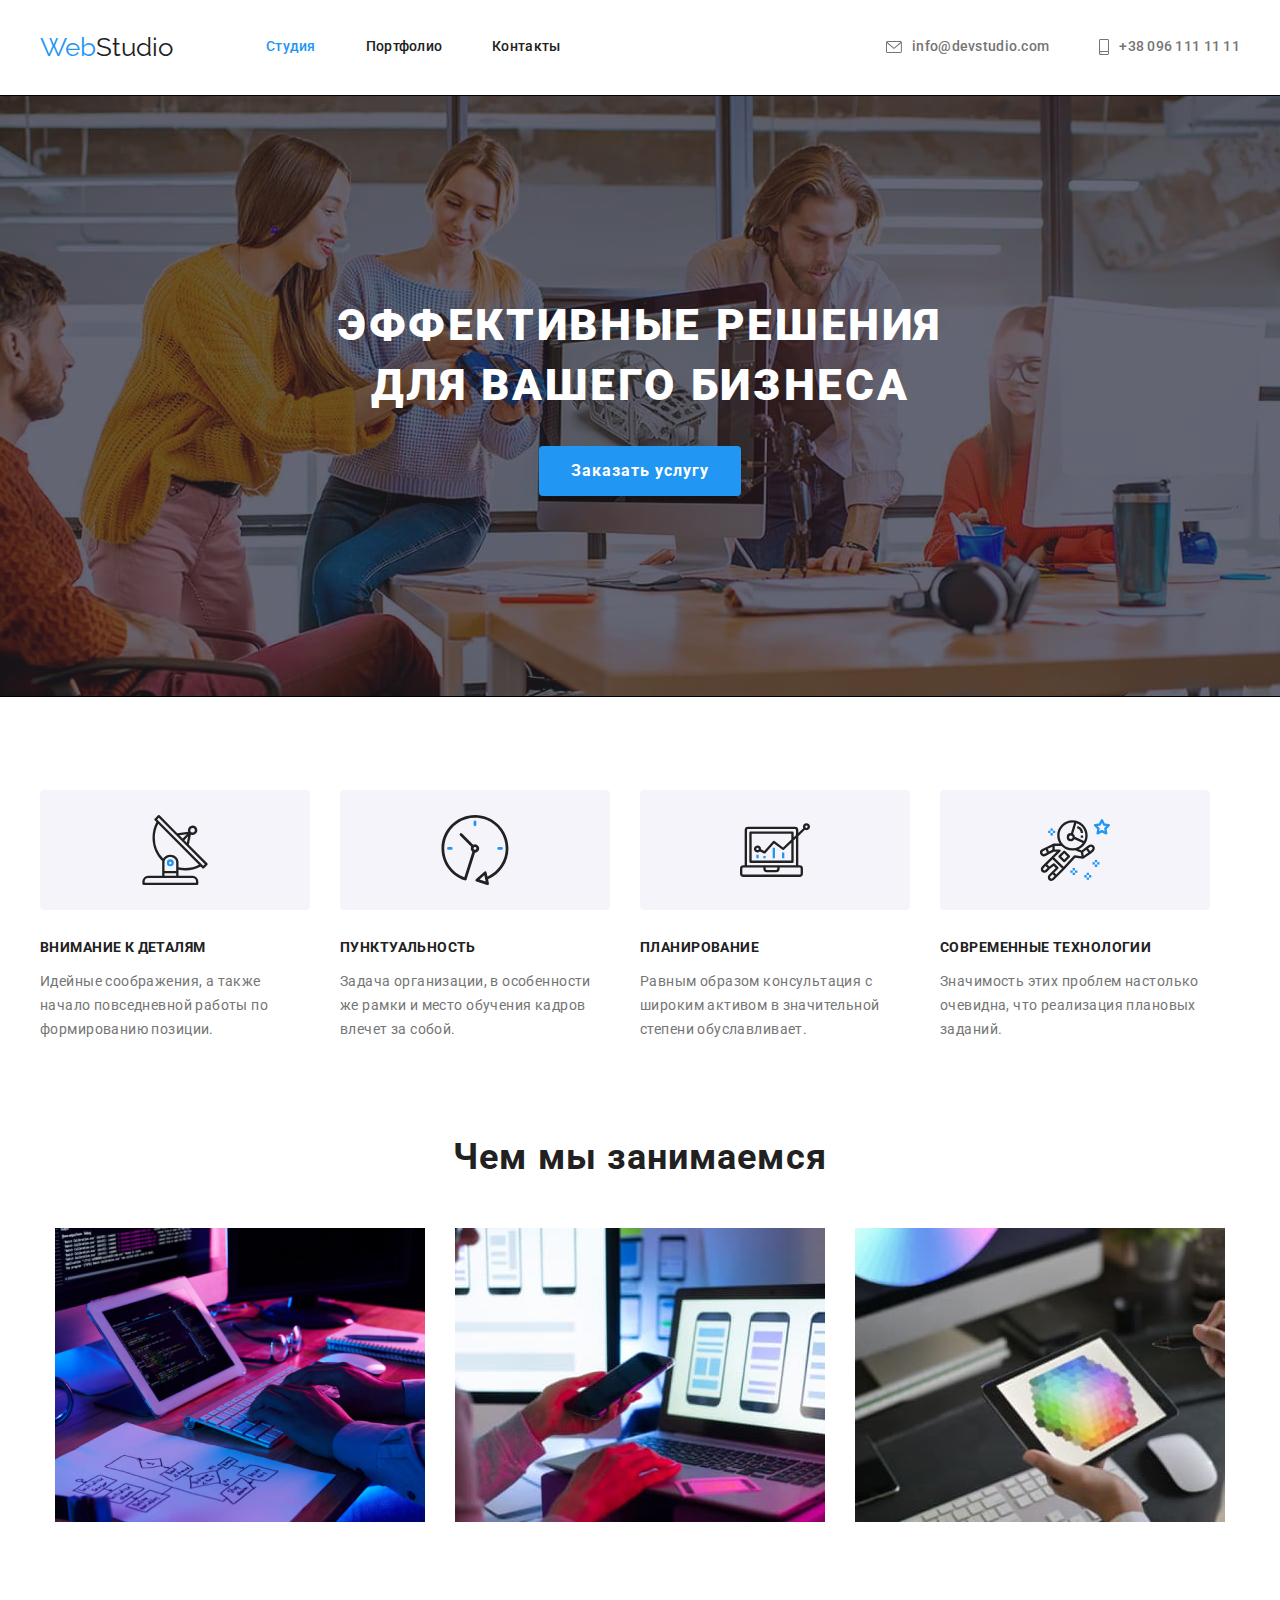
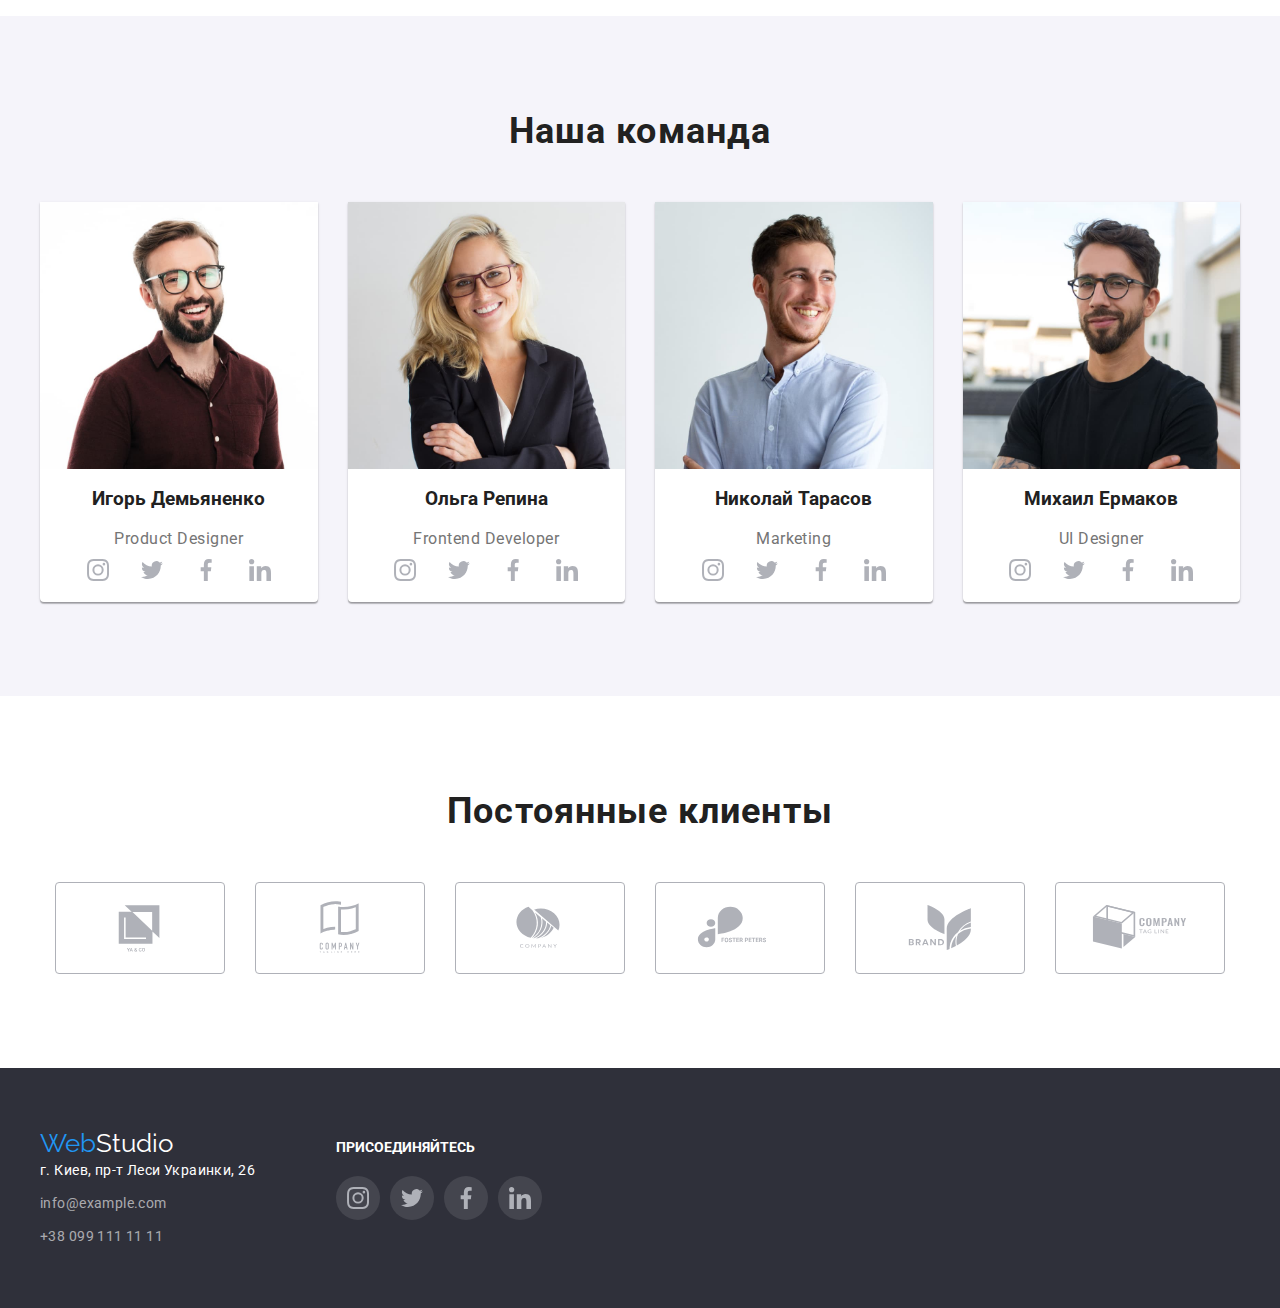
==== index.html @ 4f4080c7 "правил код" ====
<!DOCTYPE html>
<html lang="ru">
  <head>
    <meta charset="UTF-8" />
    <meta http-equiv="X-UA-Compatible" content="IE=edge" />
    <meta name="viewport" content="width=device-width, initial-scale=1.0" />
    <title>Студия</title>
    <link
      rel="preconnect"
      href="https://cdnjs.cloudflare.com/ajax/libs/modern-normalize/1.1.0/modern-normalize.min.css"
    />
    <link rel="preconnect" href="https://fonts.googleapis.com" />
    <link rel="preconnect" href="https://fonts.gstatic.com" crossorigin />
    <link
      href="https://fonts.googleapis.com/css2?family=Raleway:wght@700&family=Roboto:wght@400;500;700;900&display=swap"
      rel="stylesheet"
    />
    <link rel="stylesheet" href="./css/styles.css" />
  </head>
  <body class="page">
    <!--Навигация-->
    <header class="page-header">
      <div class="container header-container">
        <nav class="nav-container">
          <a href="/index.html" class="logo-web"
            >Web<span class="logo-studio-header">Studio</span></a
          >
          <ul class="site-nav list">
            <li class="site-nav-item">
              <a href="" class="link current">Студия</a>
            </li>
            <li class="site-nav-item">
              <a href="./portfolio.html" class="link">Портфолио</a>
            </li>
            <li class="site-nav-item"><a href="" class="link">Контакты</a></li>
          </ul>
        </nav>

        <ul class="auth-nav list">
          <li class="auth-nav-item">
            <a href="mailto:info@devstudio.com" class="auth-nav-link">
              <svg class="icon-envelopehover">
                <use href="./images/sprite.svg#icon-envelopehover"></use></svg>info@devstudio.com</a
            >
          </li>

          <li class="auth-nav-item">
            <a href="tel:+380961111111" class="auth-nav-link">
              <svg class="icon-smartphone">
                <use href="./images/sprite.svg#icon-smartphone"></use></svg>+38 096 111 11 11</a
            >
          </li>
        </ul>
      </div>
    </header>
    <main>
      <section class="hero">
        <div class="container">
          <h1 class="hero-title">Эффективные решения для вашего бизнеса</h1>

          <button type="button" class="button hero-button">
            Заказать услугу
          </button>
        </div>
      </section>

      <!--Описание-->
      <section class="section">
        <div class="container">
          <h2 class="visually-hidden">Преимущества</h2>
          <ul class="feature-list list">
            <li class="item">
              <div class="item-icon">
                <svg class="icon-antenna">
                  <use href="./images/sprite.svg#icon-antenna"></use>
                </svg>
              </div>
              <h3 class="title">внимание к деталям</h3>
              <p class="title-text">
                Идейные соображения, а также начало повседневной работы по
                формированию позиции.
              </p>
            </li>
            <li class="item">
              <div class="item-icon">
                <svg class="icon-clock">
                  <use href="./images/sprite.svg#icon-clock"></use>
                </svg>
              </div>
              <h3 class="title">пунктуальность</h3>
              <p class="title-text">
                Задача организации, в особенности же рамки и место обучения
                кадров влечет за собой.
              </p>
            </li>
            <li class="item">
              <div class="item-icon">
                <svg class="icon-diagram">
                  <use href="./images/sprite.svg#icon-diagram"></use>
                </svg>
              </div>
              <h3 class="title">планирование</h3>
              <p class="title-text">
                Равным образом консультация с широким активом в значительной
                степени обуславливает.
              </p>
            </li>
            <li class="item">
              <div class="item-icon">
                <svg class="icon-astronaut">
                  <use href="./images/sprite.svg#icon-astronaut"></use>
                </svg>
              </div>
              <h3 class="title">современные технологии</h3>
              <p class="title-text">
                Значимость этих проблем настолько очевидна, что реализация
                плановых заданий.
              </p>
            </li>
          </ul>
        </div>
      </section>

      <!--Чем занимаемся-->
      <section class="section section-work">
        <div class="container">
          <h2 class="section-title">Чем мы занимаемся</h2>
          <ul class="what-we-do list">
            <li class="item-list">
             
              <img
                src="images/img1.jpg"
                alt="Пишем код на ноутбуке"
                width="370"
              />
              
            </li>
            <li class="item-list">
              <img
                src="images/img2.jpg"
                alt="Выбираем дизайн смартфона"
                width="370"
              />
            </li>
            <li class="item-list">
              <img
                src="images/img3.jpg"
                alt="Выбираем палитру цветов"
                width="370"
              />
            </li>
          </ul>
        </div>
      </section>

      <!--Команда-->
      <section class="section team-container">
        <div class="container">
          <h2 class="team-title">Наша команда</h2>
          <ul class="team-list">
            <li class="team-item">
              <img
                src="./images/photo1.jpg"
                alt="ihor-demyanenko"
                width="270"
              />
              <div class="team-info">
                <div class="crew">
                  <h3 class="team-name">Игорь Демьяненко</h3>
                </div>
                <div class="team-worker">
                  <p class="team-work">Product Designer</p>
                  <ul class="team-socials">
                    <li class="socials-icon">
                      <a href="#" class="socials-link">
                        <svg class="icon-instagram">
                          <use href="./images/sprite.svg#icon-instagram"></use>
                        </svg>
                      </a>
                    </li>
                    <li class="socials-icon">
                      <a href="#" class="socials-link">
                        <svg class="icon-twitter">
                          <use href="./images/sprite.svg#icon-twitter"></use>
                        </svg>
                      </a>
                    </li>
                    <li class="socials-icon">
                      <a href="#" class="socials-link">
                        <svg class="icon-facebook">
                          <use href="./images/sprite.svg#icon-facebook"></use>
                        </svg>
                      </a>
                    </li>
                    <li class="socials-icon">
                      <a href="#" class="socials-link">
                        <svg class="icon-linkedin">
                          <use href="./images/sprite.svg#icon-linkedin"></use>
                        </svg>
                      </a>
                    </li>
                  </ul>
                </div>
              </div>
            </li>
            <li class="team-item">
              <img src="./images/photo2.jpg" alt="olha-repina" width="270" />
              <div class="team-info">
                <div class="team-name">
                  <h3 class="team-name">Ольга Репина</h3>
                </div>
                <div class="team-worker">
                  <p class="team-work">Frontend Developer</p>
                  <ul class="team-socials">
                    <li class="socials-icon">
                      <a href="#" class="socials-link">
                        <svg class="icon-instagram">
                          <use href="./images/sprite.svg#icon-instagram"></use>
                        </svg>
                      </a>
                    </li>
                    <li class="socials-icon">
                      <a href="#" class="socials-link">
                        <svg class="icon-twitter">
                          <use href="./images/sprite.svg#icon-twitter"></use>
                        </svg>
                      </a>
                    </li>
                    <li class="socials-icon">
                      <a href="#" class="socials-link">
                        <svg class="icon-facebook">
                          <use href="./images/sprite.svg#icon-facebook"></use>
                        </svg>
                      </a>
                    </li>
                    <li class="socials-icon">
                      <a href="#" class="socials-link">
                        <svg class="icon-linkedin">
                          <use href="./images/sprite.svg#icon-linkedin"></use>
                        </svg>
                      </a>
                    </li>
                  </ul>
                </div>
              </div>
            </li>
            <li class="team-item">
              <img
                src="./images/photo3.jpg"
                alt="nikolay-tarasov"
                width="270"
              />
              <div class="team-info">
                <div class="team-name">
                  <h3 class="team-name">Николай Тарасов</h3>
                </div>
                <div class="team-worker">
                  <p class="team-work">Marketing</p>
                  <ul class="team-socials">
                    <li class="socials-icon">
                      <a href="#" class="socials-link">
                        <svg class="icon-instagram">
                          <use href="./images/sprite.svg#icon-instagram"></use>
                        </svg>
                      </a>
                    </li>
                    <li class="socials-icon">
                      <a href="#" class="socials-link">
                        <svg class="icon-twitter">
                          <use href="./images/sprite.svg#icon-twitter"></use>
                        </svg>
                      </a>
                    </li>
                    <li class="socials-icon">
                      <a href="#" class="socials-link">
                        <svg class="icon-facebook">
                          <use href="./images/sprite.svg#icon-facebook"></use>
                        </svg>
                      </a>
                    </li>
                    <li class="socials-icon">
                      <a href="#" class="socials-link">
                        <svg class="icon-linkedin">
                          <use href="./images/sprite.svg#icon-linkedin"></use>
                        </svg>
                      </a>
                    </li>
                  </ul>
                </div>
              </div>
            </li>
            <li class="team-item">
              <img src="./images/photo4.jpg" alt="mihail-ermakov" width="270" />
              <div class="team-info">
                <div class="team-name">
                  <h3 class="team-name">Михаил Ермаков</h3>
                </div>
                <div class="team-worker">
                  <p class="team-work">UI Designer</p>
                  <ul class="team-socials">
                    <li class="socials-icon">
                      <a href="#" class="socials-link">
                        <svg class="icon-instagram">
                          <use href="./images/sprite.svg#icon-instagram"></use>
                        </svg>
                      </a>
                    </li>
                    <li class="socials-icon">
                      <a href="#" class="socials-link">
                        <svg class="icon-twitter">
                          <use href="./images/sprite.svg#icon-twitter"></use>
                        </svg>
                      </a>
                    </li>
                    <li class="socials-icon">
                      <a href="#" class="socials-link">
                        <svg class="icon-facebook">
                          <use href="./images/sprite.svg#icon-facebook"></use>
                        </svg>
                      </a>
                    </li>
                    <li class="socials-icon">
                      <a href="#" class="socials-link">
                        <svg class="icon-linkedin">
                          <use href="./images/sprite.svg#icon-linkedin"></use>
                        </svg>
                      </a>
                    </li>
                  </ul>
                </div>
              </div>
            </li>
          </ul>
        </div>
      </section>

      <section class="section">
        <div class="container">
          <h2 class="clients-title">Постоянные клиенты</h2>
          <ul class="clients-list">
            <li class="clients-item">
              <a href="/" class="clients-link">
                <svg class="clients-icon">
                  <use href="./images/sprite.svg#icon-Logo1"></use>
                </svg>
              </a>
            </li>
            <li class="clients-item">
              <a href="/" class="clients-link">
                <svg class="clients-icon">
                  <use href="./images/sprite.svg#icon-Logo2"></use>
                </svg>
              </a>
            </li>
            <li class="clients-item">
              <a href="/" class="clients-link">
                <svg class="clients-icon">
                  <use href="./images/sprite.svg#icon-Logo3"></use>
                </svg>
              </a>
            </li>
            <li class="clients-item">
              <a href="/" class="clients-link">
                <svg class="clients-icon">
                  <use href="./images/sprite.svg#icon-Logo4"></use>
                </svg>
              </a>
            </li>
            <li class="clients-item">
              <a href="/" class="clients-link">
                <svg class="clients-icon">
                  <use href="./images/sprite.svg#icon-Logo5"></use>
                </svg>
              </a>
            </li>
            <li class="clients-item">
              <a href="/" class="clients-link">
                <svg class="clients-icon">
                  <use href="./images/sprite.svg#icon-Logo6"></use>
                </svg>
              </a>
            </li>
          </ul>
        </div>
      </section>
    </main>

    <!--Футер-->

    <footer class="footer">
      <div class="container footer-container">
        <div class="footer-contacts">
          <a href="./index.html" class="logo-web-footer" lang="en"
            >Web<span class="logo-footer">Studio</span></a
          >
          <address class="address-container">
            <ul class="address-list">
              <li class="link-address">
                <a href="#" class="address-map"
                  >г. Киев, пр-т Леси Украинки, 26</a
                >
              </li>
              <li class="address-link">
                <a href="mailto:info@example.com" class="address-link"
                  >info@example.com</a
                >
              </li>
              <li class="address-link">
                <a href="tel:+380991111111" class="address-link"
                  >+38 099 111 11 11</a
                >
              </li>
            </ul>
          </address>
        </div>
        <div class="footer-socials">
          <p class="footer-title">ПРИСОЕДИНЯЙТЕСЬ</p>
          <ul class="footer-socials-item">
            <li class="footer-socials-icon">
              <a href="#" class="footer-social-link">
                <svg class="icon-instagram">
                  <use href="./images/sprite.svg#icon-instagram"></use>
                </svg>
              </a>
            </li>
            <li class="footer-socials-icon">
              <a href="#" class="footer-social-link">
                <svg class="icon-twitter">
                  <use href="./images/sprite.svg#icon-twitter"></use>
                </svg>
              </a>
            </li>
            <li class="footer-socials-icon">
              <a href="#" class="footer-social-link">
                <svg class="icon-facebook">
                  <use href="./images/sprite.svg#icon-facebook"></use>
                </svg>
              </a>
            </li>
            <li class="footer-socials-icon">
              <a href="#" class="footer-social-link">
                <svg class="icon-linkedin">
                  <use href="./images/sprite.svg#icon-linkedin"></use>
                </svg>
              </a>
            </li>
          </ul>
        </div>
      </div>
    </footer>
  </body>
</html>
---- css/styles.css ----
:root {
  --primary-text-color: #757575;
  --title-text-color: #212121;
  --accent-text-color: #2196f3;
  --second-accent-text-color: #ffffff;
  --accent-bg-color: #f5f4fa;
  --buttons-bg-color: #2196f3;
  --second-bg-color: #2f303a;
  --border-color:#afb1b8;

  --main-font: "Roboto", sans-serif;
  --logo-font: "Raleway", sans-serif;
}

body {
  color: var(--primary-text-color);
  background-color: var(--second-accent-text-color);
  font-family: Roboto, sans-serif;
  margin: 0;
}

h1,
h2,
h3,
p {
  padding: 0;
}

ul {
  padding: 0;
  margin: 0;
  list-style: none;
}

.container {
  max-width: 1200px;
  padding-right: 15px;
  padding-left: 15px;
  margin-right: auto;
  margin-left: auto;
}

.list {
  list-style: none;
}

.logo {
  text-decoration: none;
  display: block;
}

.nav-container {
  display: flex;
  align-items: center;
}
.logo-studio-header {
  color: var(--title-text-color);
  font-family: var(--logo-font);
  font-size: 26px;
  line-height: 1.19;
  text-decoration: none;
}

.logo-web {
  color: var(--accent-text-color);
  font-family: var(--logo-font);
  font-size: 26px;
  line-height: 1.19;
  text-decoration: none;
  padding-top: 32px;
  padding-bottom: 32px;
  
}

.logo-web-footer {
  color: var(--accent-text-color);
  font-family: var(--logo-font);
  font-size: 26px;
  line-height: 1.19;
  text-decoration: none;
  margin-right: 93px;
  margin-bottom: 20px;
  padding-top: 32px;
  padding-bottom: 32px;
  padding-right: 0;
}

.logo-studio-header {
  color: var(--title-text-color);
  font-family: var(--logo-font);
  font-size: 26px;
  line-height: 1.19;
  text-decoration: none;
}

.page-header {
  border-bottom: 1px solid #ececec;
}

.section{
  padding-top: 94px;
  padding-bottom: 94px;
}



.site-contact .link {
  color: var(--primary-text-color);
  font-weight: 500;
  font-size: 14px;
  line-height: 1, 14;
  letter-spacing: 0.02em;
  text-decoration: none;
  color: var(--accent-text-color);
}
.site-nav .link:hover,
.site-nav .link:focus,
.auth-nav .auth-nav-link:hover,
.auth-nav .auth-nav-link:focus {
  color: var(--accent-text-color);
}

.site-nav .site-nav-link.current {
  color: var(--accent-text-color);
}
.site-nav .link {
  color: var(--title-text-color);
  font-weight: 500;
  font-size: 14px;
  line-height: 1.14;
  letter-spacing: 0.02em;
  text-decoration: none;
  display: block;
  padding-top: 32px;
  padding-bottom: 32px;
}

.site-nav {
  display: flex;
  margin-left: 93px;
}
.header-container {
  display: flex;
  align-items: center;
}

.site-nav-item:not(:last-child) {
  margin-right: 50px;
}

.portofolio-buttons {
  margin-left: 8px;
}
.auth-nav .auth-nav-link {
  color: var(--primary-text-color);
  font-weight: 500;
  font-size: 14px;
  line-height: 1.14;
  letter-spacing: 0.02em;
  text-decoration: none;
}
.auth-nav {
  display: flex;
  margin-left: auto;
}

.auth-nav-item:not(:last-child) {
  margin-right: 50px;
}

.auth-nav-item .auth-nav-link {
  padding-top: 32px;
  padding-bottom: 32px;
  display: flex;
  align-items: center;
}

.feature-list {
  
  display: flex;
  margin-left: 0;
  margin-right: 0;
  margin-top: 0;
  margin-bottom: 0;
  
}

.feature-list .item:not(:last-child) {
  margin-right: 30px;
}

.icon-envelopehover {
  list-style: none;
  width: 16px;
  height: 12px;
  fill: currentColor;
  vertical-align: middle;
  
  
}

.icon-smartphone {
  width: 10px;
  height: 16px;
  fill: currentColor;
  vertical-align: middle;
}

.icon-envelopehover,
.icon-smartphone {
  margin-right: 10px;
}


.contacts-icon {
  color: #afb1b8;
}

.contacts-icon:hover {
  color: var(--buttons-bg-color);
}

.what-we-do {
  display: flex;
  justify-content: center;
}
.what-we-do .item-list + .item-list {
  margin-left: 30px;
}

.site-nav .link.current {
  color: var(--accent-text-color);
}
.nav-container {
  display: flex;
  align-items: center;
  justify-content: space-around;
}
.hero {
  background-color: var(--second-bg-color);
  max-width: 1600px;
  height: 600px;
  display: flex;
  margin-left: auto;
  margin-right: auto;
  flex-direction: column;
  justify-content: center;
  align-items: center;
  background-repeat: no-repeat;
  background-position: center;
  background-size: cover;
  background-image: linear-gradient(
      rgba(47, 48, 58, 0.4),
      rgba(47, 48, 58, 0.4)
    ),
    url(../images/Hero.jpg);

  outline: 1px solid black;
}

.hero-title {
  color: var(--second-accent-text-color);
  font-size: 44px;
  font-weight: 900;
  font-size: 44px;
  line-height: 1.36;
  text-align: center;
  letter-spacing: 0.06em;
  text-transform: uppercase;
  margin-top: 0;
  margin-bottom: 30px;
  margin-left: auto;
  margin-right: auto;
  width: 696px;
}
.section-container {
  margin: 94px 0 94px;
}

.button {
  color: var(--title-text-color);
  background-color: var(--accent-bg-color);
  cursor: pointer;
  font-family: inherit;
}

.button.hero-button {
  color: var(--second-accent-text-color);
  background-color: var(--buttons-bg-color);
  font-weight: bold;
  font-size: 16px;
  line-height: 30px;
  display: inline-block;
  align-items: center;
  letter-spacing: 0.06em;
  border-radius: 4px;
  padding: 10px 32px;
  border: 0;
  box-shadow: 0px 4px 4px rgba(0, 0, 0, 0.15);
  cursor: pointer;
  height: 50px;
  margin: 0 auto;
  display: flex;
}

.button.primary {
  color: var(--second-accent-text-color);
  background-color: var(--buttons-bg-color);
  box-shadow: 0px 4px 4px rgba(0, 0, 0, 0.15);
  cursor: pointer;
  font-weight: bold;
  font-size: 16px;
  line-height: 1.88;
  display: flex;
  align-items: center;
  text-align: center;
  letter-spacing: 0.06em;
  border-radius: 4px;
  padding: 6px 22px;
  border: 0;
  box-shadow: 0px 3px 1px rgba(0, 0, 0, 0.1), 0px 1px 2px rgba(0, 0, 0, 0.08),
    0px 2px 2px rgba(0, 0, 0, 0.12);
  cursor: pointer;
}

.button.secondary {
  color: var(--title-text-color);
  background-color: var(--accent-bg-color);
  cursor: pointer;
  font-weight: 500;
  font-size: 16px;
  line-height: 1.63;
  text-align: center;
  letter-spacing: 0.03em;
  border: 0;
  border-radius: 4px;
  padding: 6px 22px;
  cursor: pointer;
}
.button.secondary:hover,
.button.secondary:focus {
  background-color: var(--accent-text-color);
  color: var(--second-accent-text-color);
}
.portfolio-buttons-list .ibutton:not(:last-child) {
  margin-right: 8px;
}
.portfolio-buttons-list {
  list-style: none;
  display: flex;
  justify-content: center;
  margin: 0;
  padding: 0;
  margin-top: 94px;
  margin-bottom: 50px;
}

.item-icon {
  width: 270px;
  height: 120px;
  background-color: var(--accent-bg-color);
  margin-bottom: 30px;
  border-radius: 4px;
  padding: 0;
  border: none;
  display: flex;
  justify-content: center;
  align-items: center;
}

.icon-antenna,
.icon-clock,
.icon-diagram,
.icon-astronaut {
  width: 70px;
  height: 70px;
}

.section-title,
.team-title,
.clients-title {
  color: var(--title-text-color);
  font-weight: bold;
  font-size: 36px;
  line-height: 1.17;
  text-align: center;
  letter-spacing: 0.03em;
  margin: 0 0 50px;
  
}

.section-work{
  padding-bottom: 94px;
  padding-top: 0;
  
}
.clients-link {
 fill: var(--border-color);
  width: 170px;
  height: 92px;
  border: 1px solid var(--border-color);
  box-sizing: border-box;
  border-radius: 4px;
  padding: 0;
  display: flex;
  justify-content: center;
  align-items: center;
  cursor: pointer;
}

.clients-link:hover { 
  fill: var(--buttons-bg-color) ;
  border: 1px solid var(--buttons-bg-color);
  }
   
 

.feature-list .title {
  color: var(--title-text-color);
}
.team-container {
  background-color: var(--accent-bg-color);
  padding-top: 94px;
  padding-bottom: 94px;
}

.team-item {
  background-color: var(--second-accent-text-color);
  box-shadow: 0px 1px 3px rgba(0, 0, 0, 0.12), 0px 1px 1px rgba(0, 0, 0, 0.14),
    0px 2px 1px rgba(0, 0, 0, 0.2);
  border-radius: 0px 0px 4px 4px;
}
.team-info {
  display: block;
  text-align: center;
  color: var(--title-text-color);
  padding-bottom: 10px;
}

.team-list {
  list-style: none;
  display: flex;
  justify-content: center;
  padding: 0;
  margin: 0;
}
.team-list .team-item:not(:last-child) {
  margin-right: 30px;
}

.team-work {
  font-size: 16px;
  line-height: 1.19;
  letter-spacing: 0.03em;
  color: var(--primary-text-color);
  background-color: var(--primary-bg-color);
  text-align: center;
  margin: 0;
}

.team-socials {
  list-style: none;
  display: flex;
  justify-content: center;
  align-items: center;
  cursor: pointer;
  padding: 0;
  margin: 0;
  margin-top: 0;
}

.socials-link {
  width: 44px;
  height: 44px;
  display: flex;
  justify-content: center;
  align-items: center;
  cursor: pointer;
  fill: var(--border-color);
  border-radius: 50%;
}

.icon-instagram,
.icon-twitter,
.icon-facebook,
.icon-linkedin {
  width: 22px;
  height: 22px;
}

.socials-link:hover,
.socials-link:focus {
  fill: var(--second-accent-text-color);
  background: var(--accent-text-color);
}

.team-socials .socials-icon:not(:last-child) {
  margin-right: 10px;
}

.clients {
  margin: 0;
  padding: 94px 0;
}

.clients-icon {
  width: 106px;
  height: 60px;
}

.clients-list {
  list-style: none;
  display: flex;
  justify-content: center;
  margin: 0;
  padding: 0;
}
.clients-list .clients-item:not(:last-child) {
  margin-right: 30px;
}

.title {
  color: var(--title-text-color);
  font-weight: bold;
  font-size: 14px;
  line-height: 1.14;
  letter-spacing: 0.03em;
  text-transform: uppercase;
  margin-bottom: 14px;
  margin-top: 0;
}

.title-text {
  font-size: 14px;
  line-height: 1.71;
  letter-spacing: 0.03em;
  font-size: 14px;
  letter-spacing: 0.03em;
  margin-bottom: 0;
  margin-top: 0;
  width: 270px;
  color: var(--primary-text-color);
}

.footer {
  background-color: var(--second-bg-color);
  padding: 60px 0;
}

.footer-container {
  display: flex;
  align-items: baseline;
}

.logo-footer {
  color: var(--second-accent-text-color);
  font-size: 26px;
}

.address-list {
  list-style: none;
  padding: 0;
}

.address-map {
  color: var(--second-accent-text-color);
  font-size: 14px;
  line-height: 1.71;
  letter-spacing: 0.03em;
  text-decoration: none;
  font-style: normal;
  display: block;
  margin-bottom: 9px;
}

.address-link {
  font-size: 14px;
  line-height: 1.71;
  letter-spacing: 0.03em;
  color: rgba(255, 255, 255, 0.6);
  text-decoration: none;
  font-style: normal;
  display: block;
}

.address-link:not(:last-child) {
  margin-bottom: 9px;
}

.footer-social-link:hover,
.footer-social-link:focus {
  fill: #ffffff;
  background: var(--accent-text-color);
}

.footer-socials-item,
.footer-socials-icon:not(:last-child) {
  margin-right: 10px;
}
.footer-title {
  color: var(--second-accent-text-color);
  font-weight: bold;
  font-size: 14px;
  line-height: 1.14;
  text-transform: uppercase;
  display: block;
  margin: 0;
  padding: 0;
 
}

.footer-socials {
  list-style: none;
  cursor: pointer;
  padding: 0;
  margin-left: 70px;
}

.footer-socials-item {
  display: flex;
  margin-top: 20px;
  padding: 0;
  margin-right: 0;

}

.footer-social-link {
  width: 44px;
  height: 44px;
  border-radius: 50%;
  fill: var(--border-color);
  display: flex;
  justify-content: center;
  align-items: center;
  cursor: pointer;
  background-color: rgba(255, 255, 255, 0.1);
}

img {
  display: block;
  width: 100%;
  height: auto;
}

.portfolio-name {
  color: var(--title-text-color);
  font-weight: bold;
  font-size: 18px;
  line-height: 2;
  text-decoration: none;
  margin: 0;
  padding: 0;
}

.porfolio-fix {
  width: 1200px;
  margin: 0 auto;
  padding-left: 15px;
  padding-right: 15px;
}

.portfolio-list {
  color: var(--primary-text-color);
  font-size: 16px;
  line-height: 1.88;
  text-decoration: none;
  padding: 0;
  margin: 0;
}

.portfolio-type {
  list-style: none;
  display: flex;
  flex-wrap: wrap;
  padding: 0;
  margin: 0;
  margin-left: -30px;
  margin-top: -50px;
  margin-bottom: 30px;
}

.portfolio-part {
  width: 370px;
  border: 1px solid #eeeeee;
  box-sizing: border-box;
  margin-left: 30px;
  margin-top: 50px;
  flex-basis: calc((100% - 90px) / 3);
}

.card-info {
  padding: 20px 24px;
}

.address:hover,
.address-link:hover,
.address-link:focus,
.address:focus {
  color: var(--accent-text-color);
}
.portofolio-buttons {
  padding-top: 94px;
  padding-bottom: 50px;
  list-style: none;
  display: flex;
  margin: 0;
  padding: 0;
}

.visually-hidden {
  position: absolute;
  clip: rect(0 0 0 0);
  width: 1px;
  height: 1px;
  margin: -1px;
  margin-top: 0;
}
.portfolio-link {
  width: 370px;
  height: 404px;
  text-decoration: none;
}
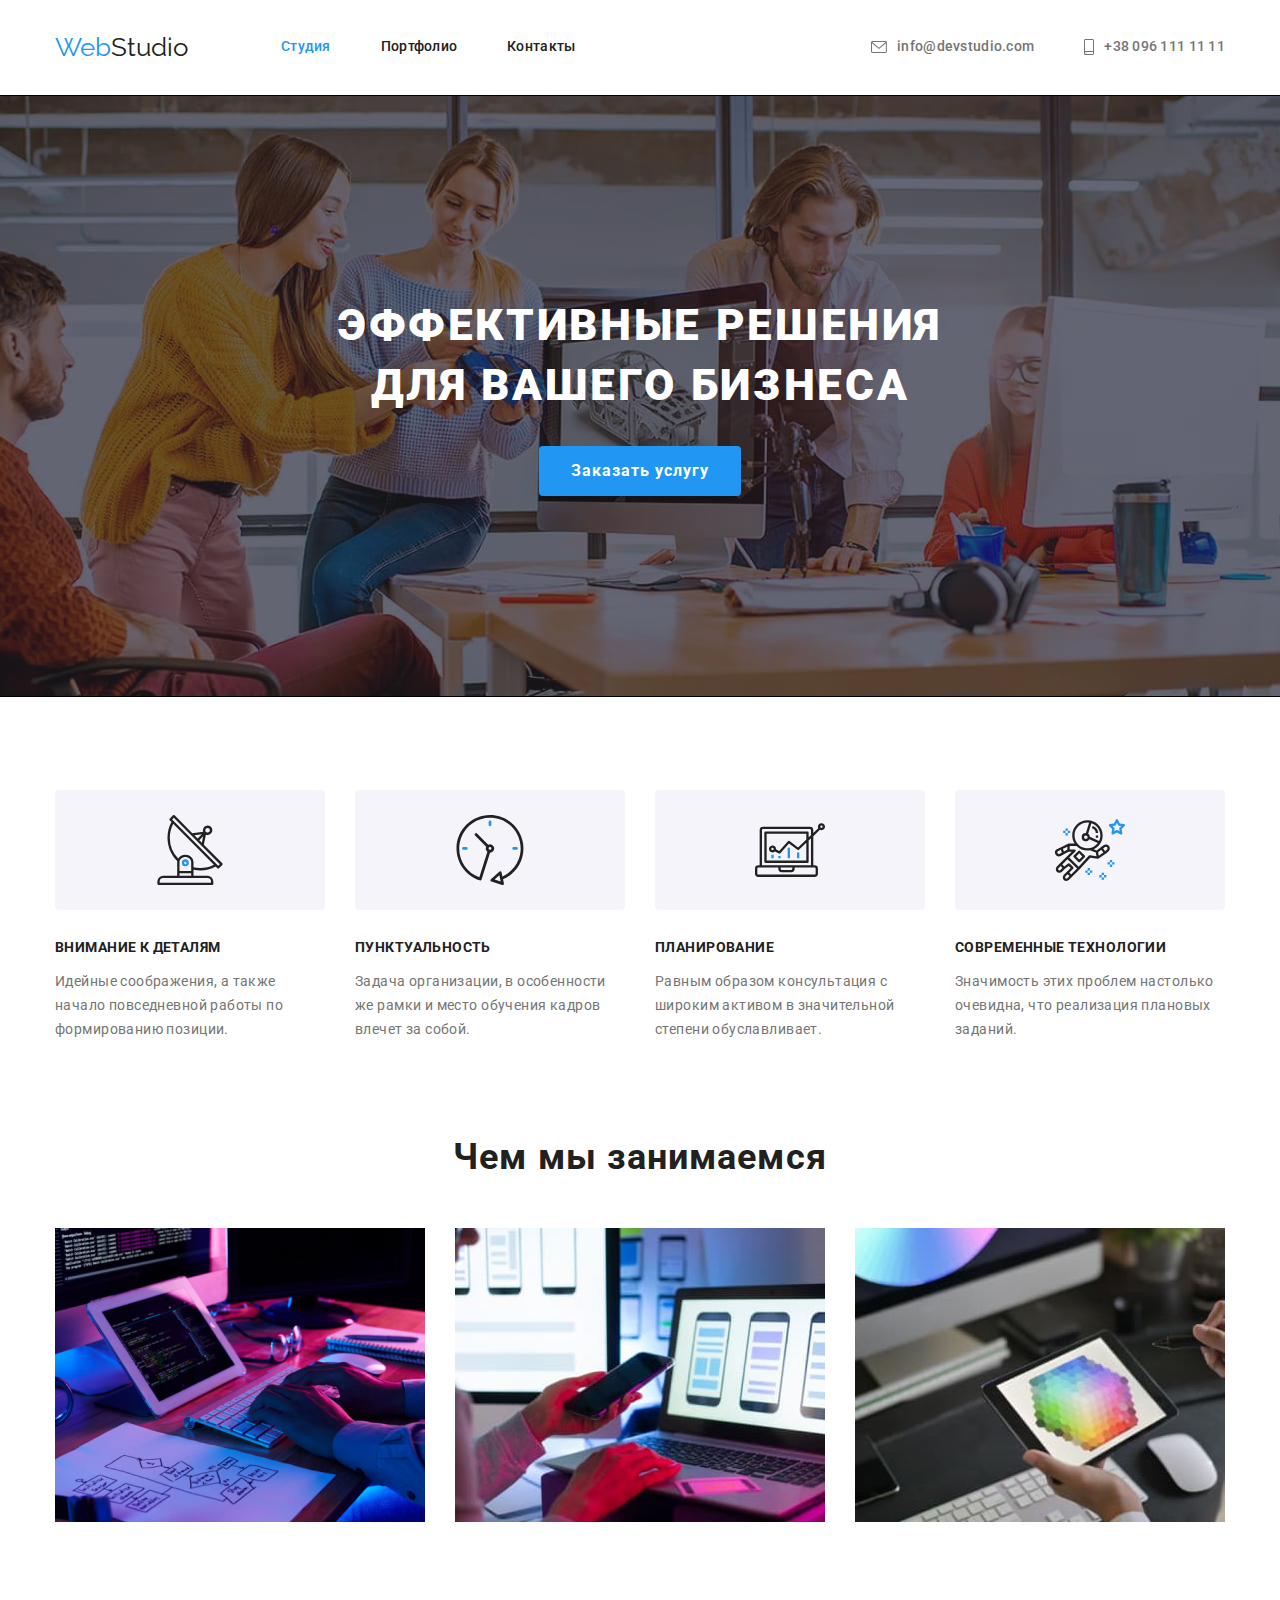
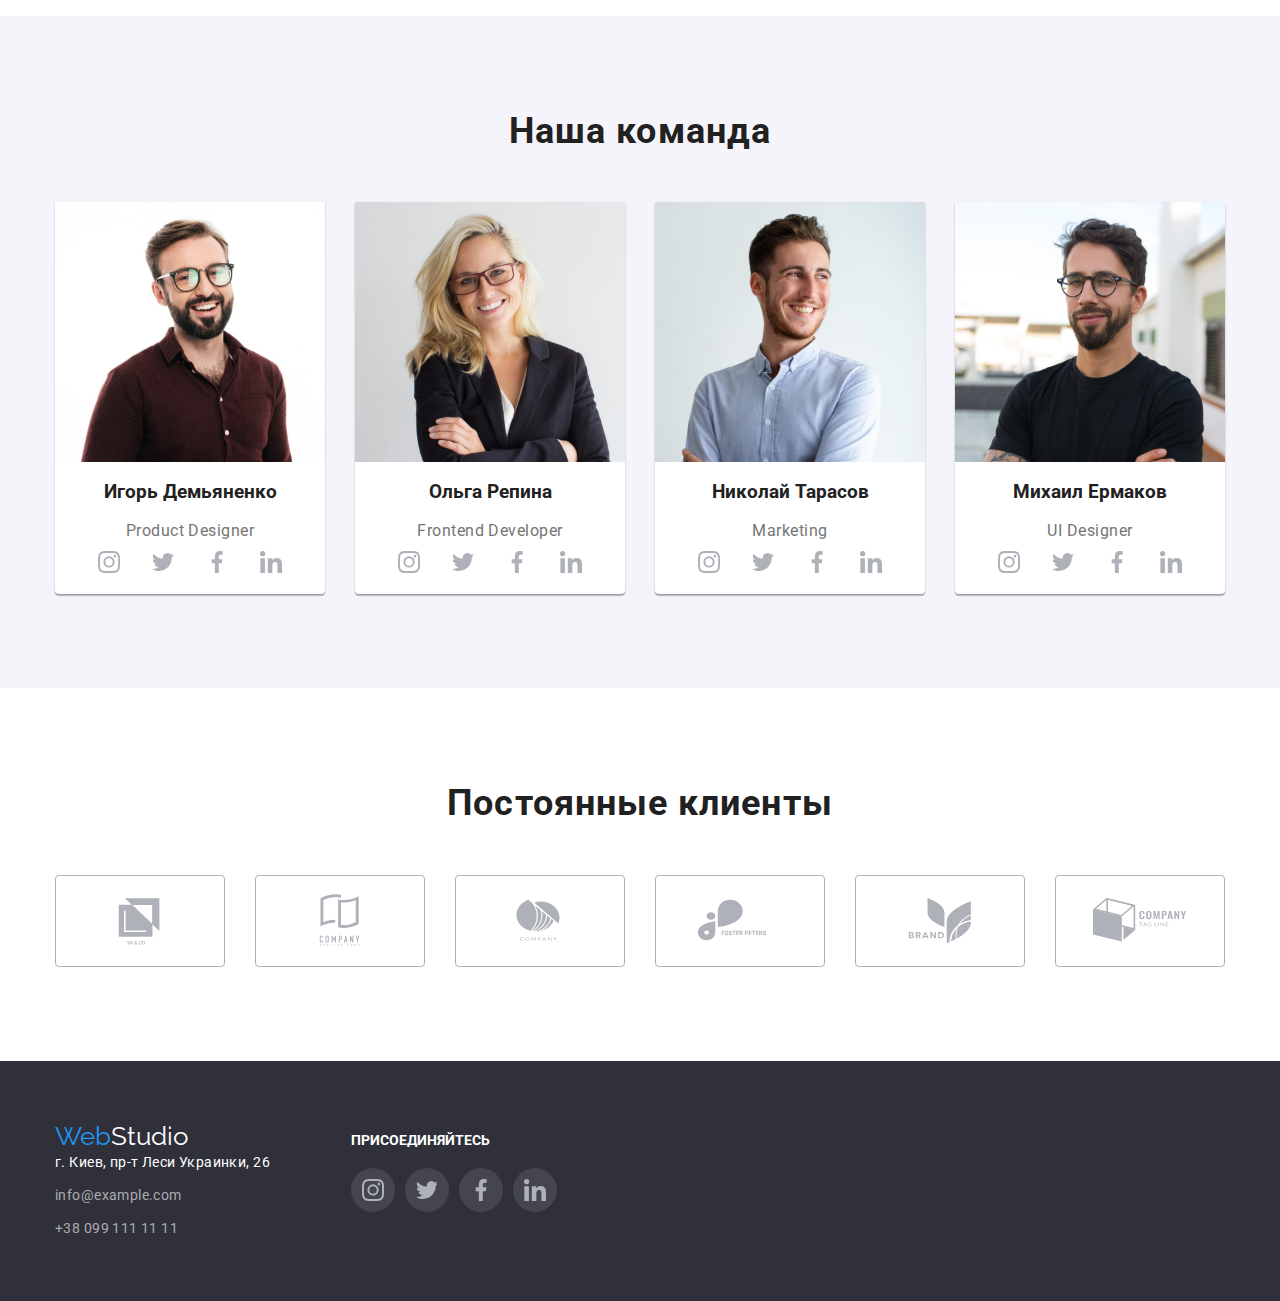
==== commit 908295e2: "правил код" ====
--- a/index.html
+++ b/index.html
@@ -40,14 +40,18 @@
           <li class="auth-nav-item">
             <a href="mailto:info@devstudio.com" class="auth-nav-link">
               <svg class="icon-envelopehover">
-                <use href="./images/sprite.svg#icon-envelopehover"></use></svg>info@devstudio.com</a
+                <use href="./images/sprite.svg#icon-envelopehover"></use>
+              </svg>
+              info@devstudio.com</a
             >
           </li>
 
           <li class="auth-nav-item">
             <a href="tel:+380961111111" class="auth-nav-link">
               <svg class="icon-smartphone">
-                <use href="./images/sprite.svg#icon-smartphone"></use></svg>+38 096 111 11 11</a
+                <use href="./images/sprite.svg#icon-smartphone"></use>
+              </svg>
+              +38 096 111 11 11</a
             >
           </li>
         </ul>
@@ -127,13 +131,11 @@
           <h2 class="section-title">Чем мы занимаемся</h2>
           <ul class="what-we-do list">
             <li class="item-list">
-             
               <img
                 src="images/img1.jpg"
                 alt="Пишем код на ноутбуке"
                 width="370"
               />
-              
             </li>
             <li class="item-list">
               <img
--- a/css/styles.css
+++ b/css/styles.css
@@ -6,7 +6,7 @@
   --accent-bg-color: #f5f4fa;
   --buttons-bg-color: #2196f3;
   --second-bg-color: #2f303a;
-  --border-color:#afb1b8;
+  --border-color: #afb1b8;
 
   --main-font: "Roboto", sans-serif;
   --logo-font: "Raleway", sans-serif;
@@ -33,11 +33,12 @@
 }
 
 .container {
-  max-width: 1200px;
+  width: 1200px;
   padding-right: 15px;
   padding-left: 15px;
   margin-right: auto;
   margin-left: auto;
+  box-sizing: border-box;
 }
 
 .list {
@@ -69,7 +70,6 @@
   text-decoration: none;
   padding-top: 32px;
   padding-bottom: 32px;
-  
 }
 
 .logo-web-footer {
@@ -78,6 +78,7 @@
   font-size: 26px;
   line-height: 1.19;
   text-decoration: none;
+  margin-top: 0;
   margin-right: 93px;
   margin-bottom: 20px;
   padding-top: 32px;
@@ -97,12 +98,10 @@
   border-bottom: 1px solid #ececec;
 }
 
-.section{
+.section {
   padding-top: 94px;
   padding-bottom: 94px;
 }
-
-
 
 .site-contact .link {
   color: var(--primary-text-color);
@@ -176,13 +175,11 @@
 }
 
 .feature-list {
-  
   display: flex;
   margin-left: 0;
   margin-right: 0;
   margin-top: 0;
   margin-bottom: 0;
-  
 }
 
 .feature-list .item:not(:last-child) {
@@ -195,8 +192,6 @@
   height: 12px;
   fill: currentColor;
   vertical-align: middle;
-  
-  
 }
 
 .icon-smartphone {
@@ -210,7 +205,6 @@
 .icon-smartphone {
   margin-right: 10px;
 }
-
 
 .contacts-icon {
   color: #afb1b8;
@@ -342,6 +336,13 @@
   background-color: var(--accent-text-color);
   color: var(--second-accent-text-color);
 }
+
+.ibuttons:hover,
+.ibuttons:focus {
+  box-shadow: 0px 3px 1px rgba(0, 0, 0, 0.1), 0px 1px 2px rgba(0, 0, 0, 0.08),
+    0px 2px 2px rgba(0, 0, 0, 0.12);
+}
+
 .portfolio-buttons-list .ibutton:not(:last-child) {
   margin-right: 8px;
 }
@@ -351,7 +352,6 @@
   justify-content: center;
   margin: 0;
   padding: 0;
-  margin-top: 94px;
   margin-bottom: 50px;
 }
 
@@ -386,16 +386,14 @@
   text-align: center;
   letter-spacing: 0.03em;
   margin: 0 0 50px;
-  
-}
-
-.section-work{
+}
+
+.section-work {
   padding-bottom: 94px;
   padding-top: 0;
-  
 }
 .clients-link {
- fill: var(--border-color);
+  fill: var(--border-color);
   width: 170px;
   height: 92px;
   border: 1px solid var(--border-color);
@@ -408,12 +406,10 @@
   cursor: pointer;
 }
 
-.clients-link:hover { 
-  fill: var(--buttons-bg-color) ;
+.clients-link:hover {
+  fill: var(--buttons-bg-color);
   border: 1px solid var(--buttons-bg-color);
-  }
-   
- 
+}
 
 .feature-list .title {
   color: var(--title-text-color);
@@ -606,7 +602,6 @@
   display: block;
   margin: 0;
   padding: 0;
- 
 }
 
 .footer-socials {
@@ -621,7 +616,6 @@
   margin-top: 20px;
   padding: 0;
   margin-right: 0;
-
 }
 
 .footer-social-link {
@@ -675,21 +669,20 @@
   padding: 0;
   margin: 0;
   margin-left: -30px;
-  margin-top: -50px;
-  margin-bottom: 30px;
-}
-
-.portfolio-part {
-  width: 370px;
-  border: 1px solid #eeeeee;
+  margin-top: -30px;
+}
+
+.portfolio-type > .portfolio-part {
   box-sizing: border-box;
   margin-left: 30px;
-  margin-top: 50px;
+  margin-top: 30px;
   flex-basis: calc((100% - 90px) / 3);
 }
 
 .card-info {
   padding: 20px 24px;
+  border: 1px solid #eeeeee;
+  border
 }
 
 .address:hover,
@@ -717,6 +710,18 @@
 }
 .portfolio-link {
   width: 370px;
-  height: 404px;
-  text-decoration: none;
-}
+  /*height: 404px;*/
+  text-decoration: none;
+  box-shadow: 0px 1px 1px rgba(0, 0, 0, 0.12), 0px 4px 4px rgba(0, 0, 0, 0.06),
+    1px 4px 6px rgba(0, 0, 0, 0.16);
+}
+.portfolio-link {
+  text-decoration: none;
+  position: relative;
+}
+
+.portfolio-part:hover,
+.portfolio-part:focus {
+  box-shadow: 0px 1px 1px rgba(0, 0, 0, 0.12), 0px 4px 4px rgba(0, 0, 0, 0.06),
+    1px 4px 6px rgba(0, 0, 0, 0.16);
+}
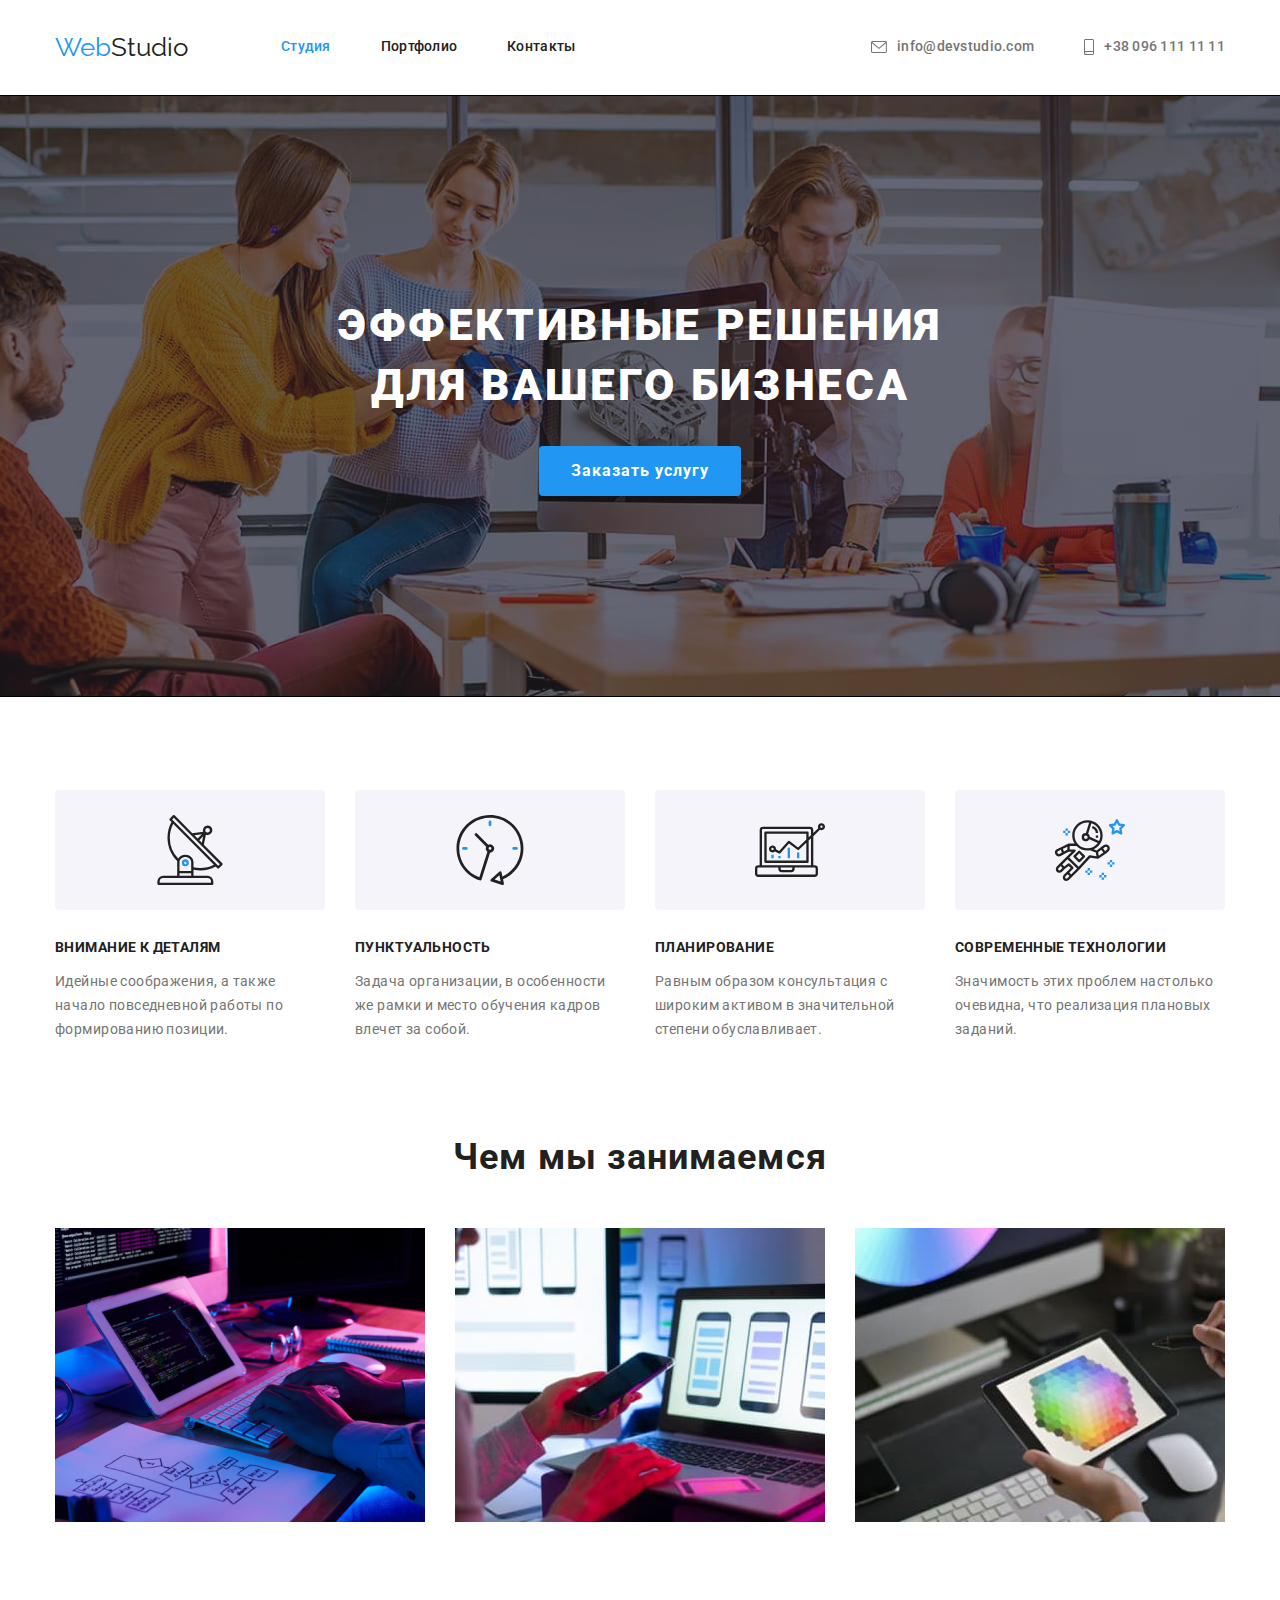
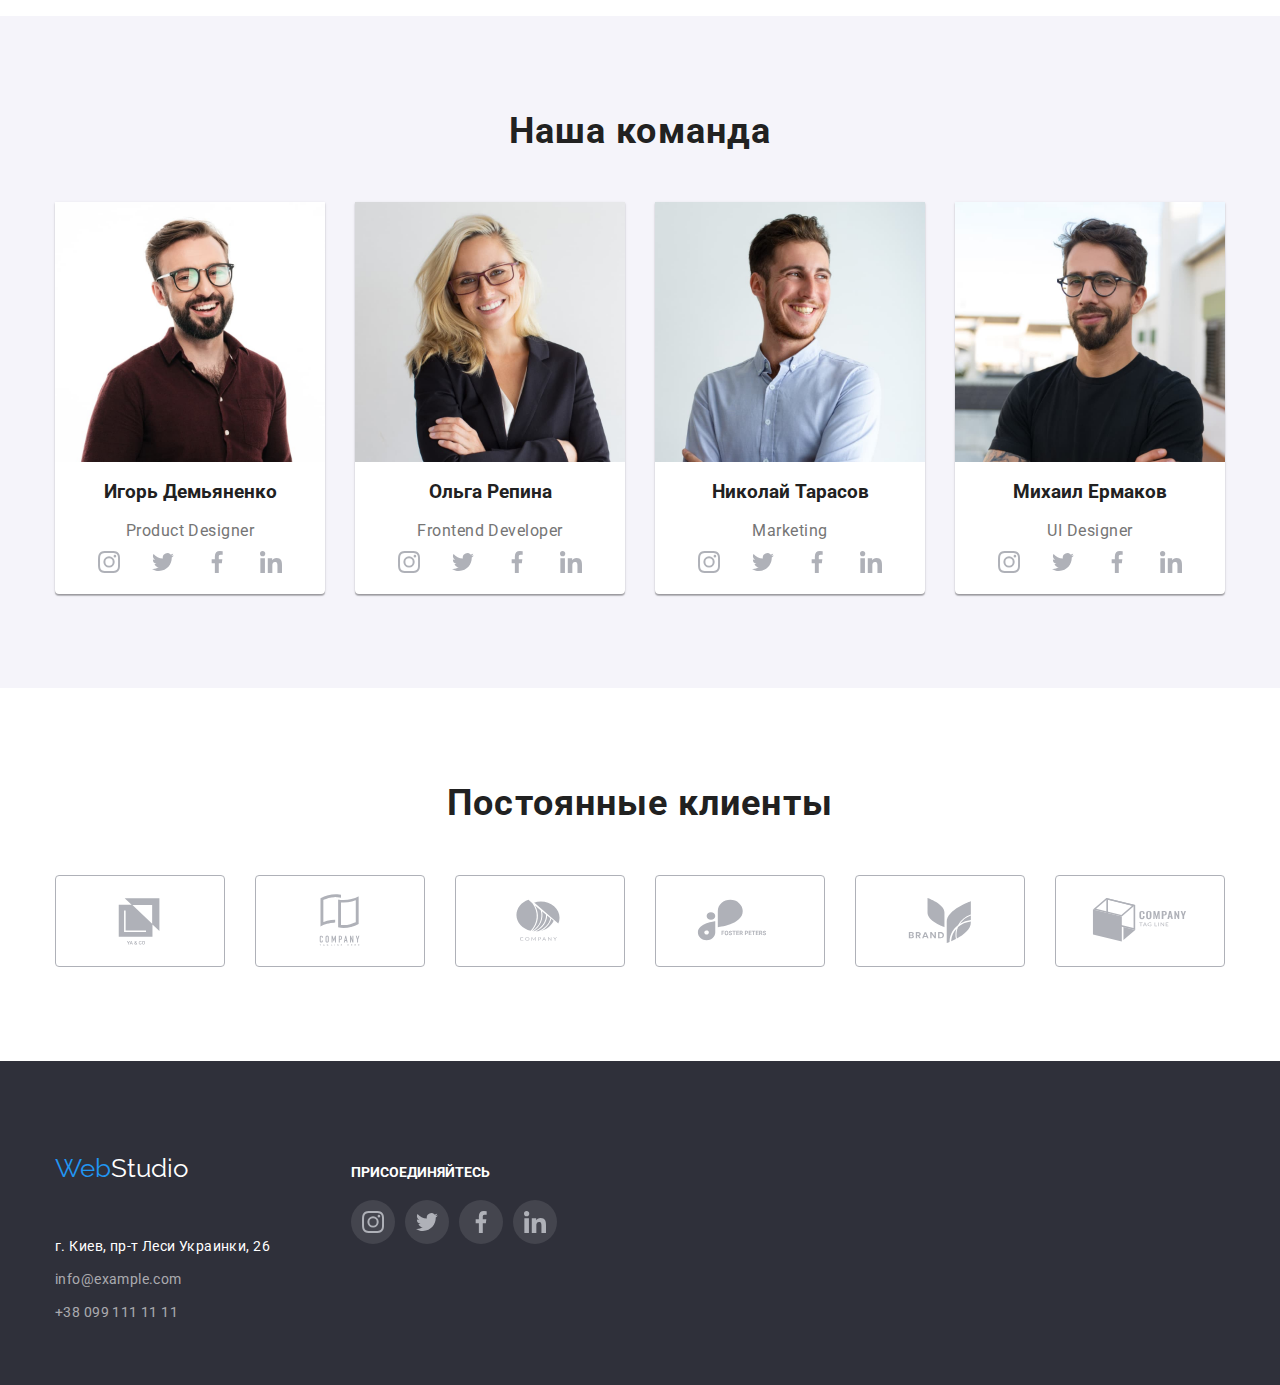
==== commit edd99b3c: "правил код" ====
--- a/index.html
+++ b/index.html
@@ -416,7 +416,7 @@
           </address>
         </div>
         <div class="footer-socials">
-          <p class="footer-title">ПРИСОЕДИНЯЙТЕСЬ</p>
+          <strong class="footer-title">ПРИСОЕДИНЯЙТЕСЬ</strong>
           <ul class="footer-socials-item">
             <li class="footer-socials-icon">
               <a href="#" class="footer-social-link">
--- a/css/styles.css
+++ b/css/styles.css
@@ -73,6 +73,7 @@
 }
 
 .logo-web-footer {
+  display: block;
   color: var(--accent-text-color);
   font-family: var(--logo-font);
   font-size: 26px;
@@ -594,6 +595,7 @@
   margin-right: 10px;
 }
 .footer-title {
+  display: block;
   color: var(--second-accent-text-color);
   font-weight: bold;
   font-size: 14px;
@@ -676,13 +678,13 @@
   box-sizing: border-box;
   margin-left: 30px;
   margin-top: 30px;
-  flex-basis: calc((100% - 90px) / 3);
+  flex-basis: calc(100% / 3 - 30px);
 }
 
 .card-info {
   padding: 20px 24px;
   border: 1px solid #eeeeee;
-  border
+  border-top: 0;
 }
 
 .address:hover,
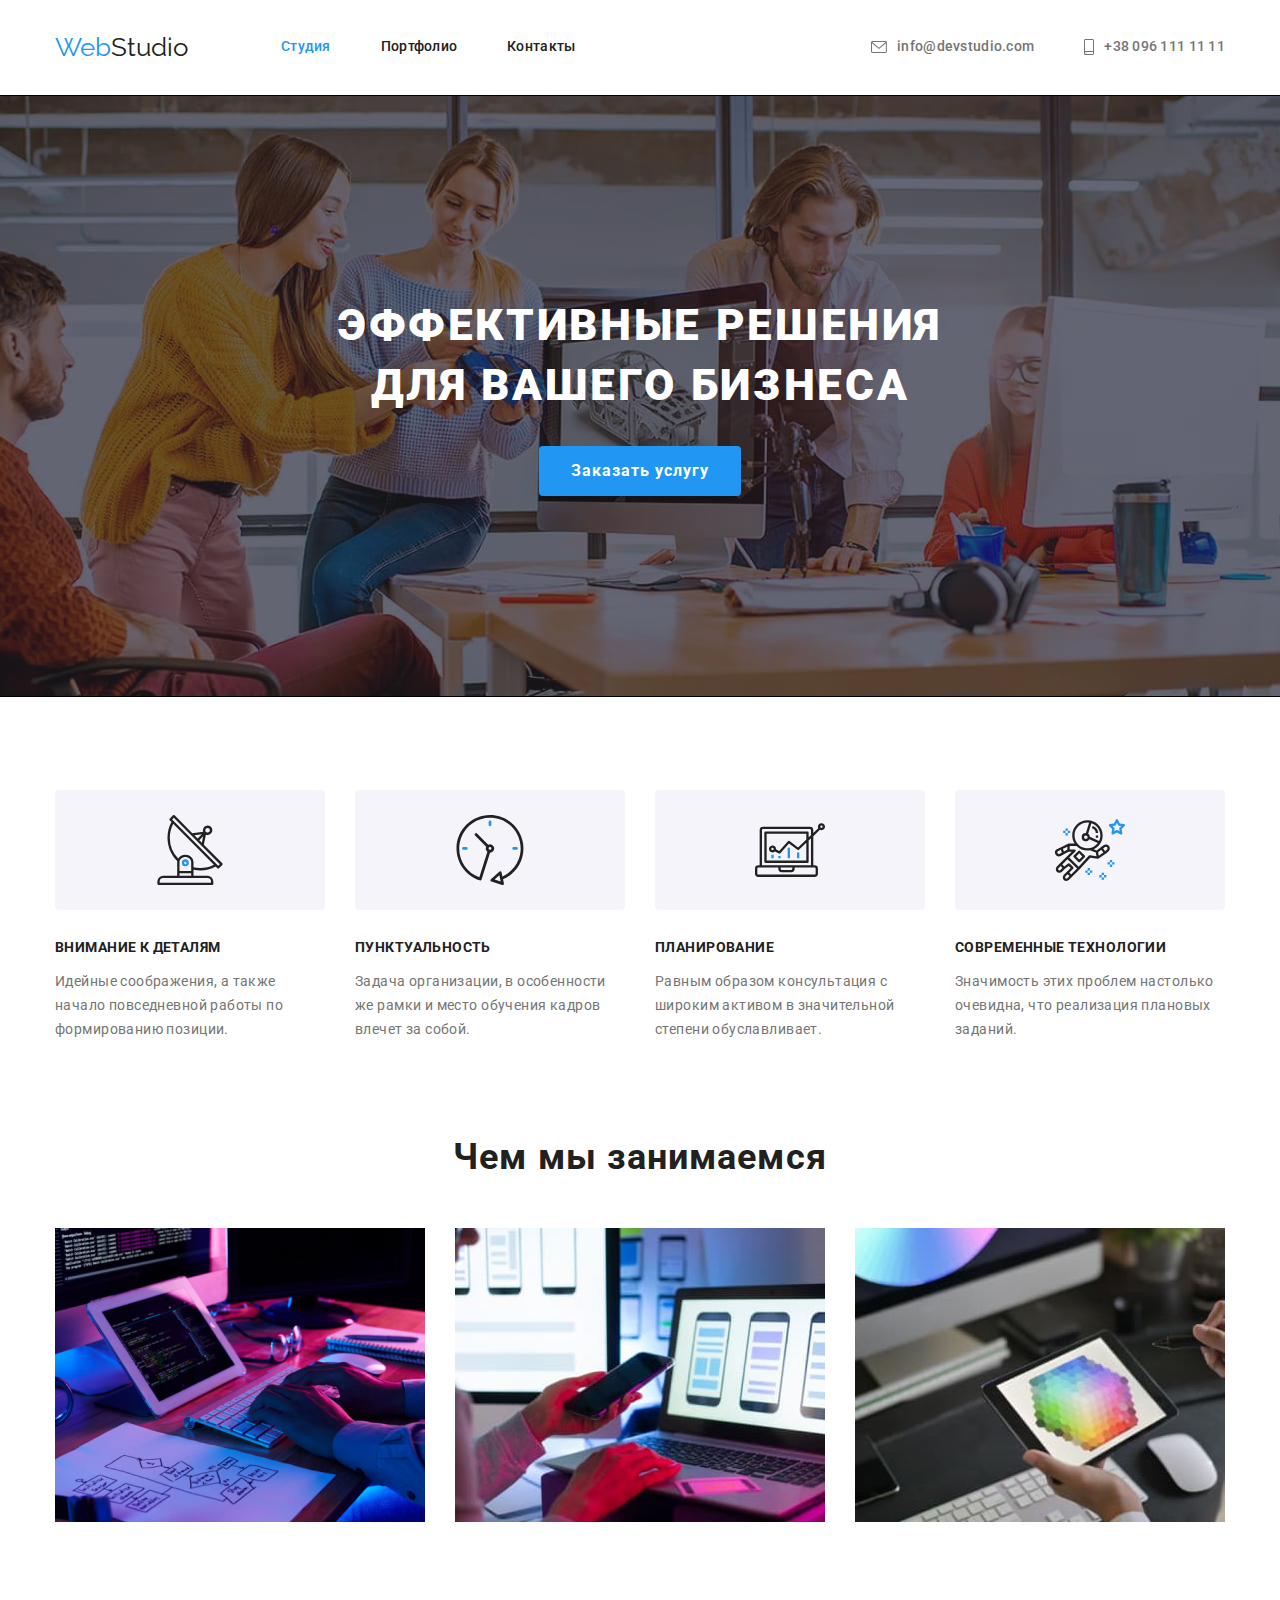
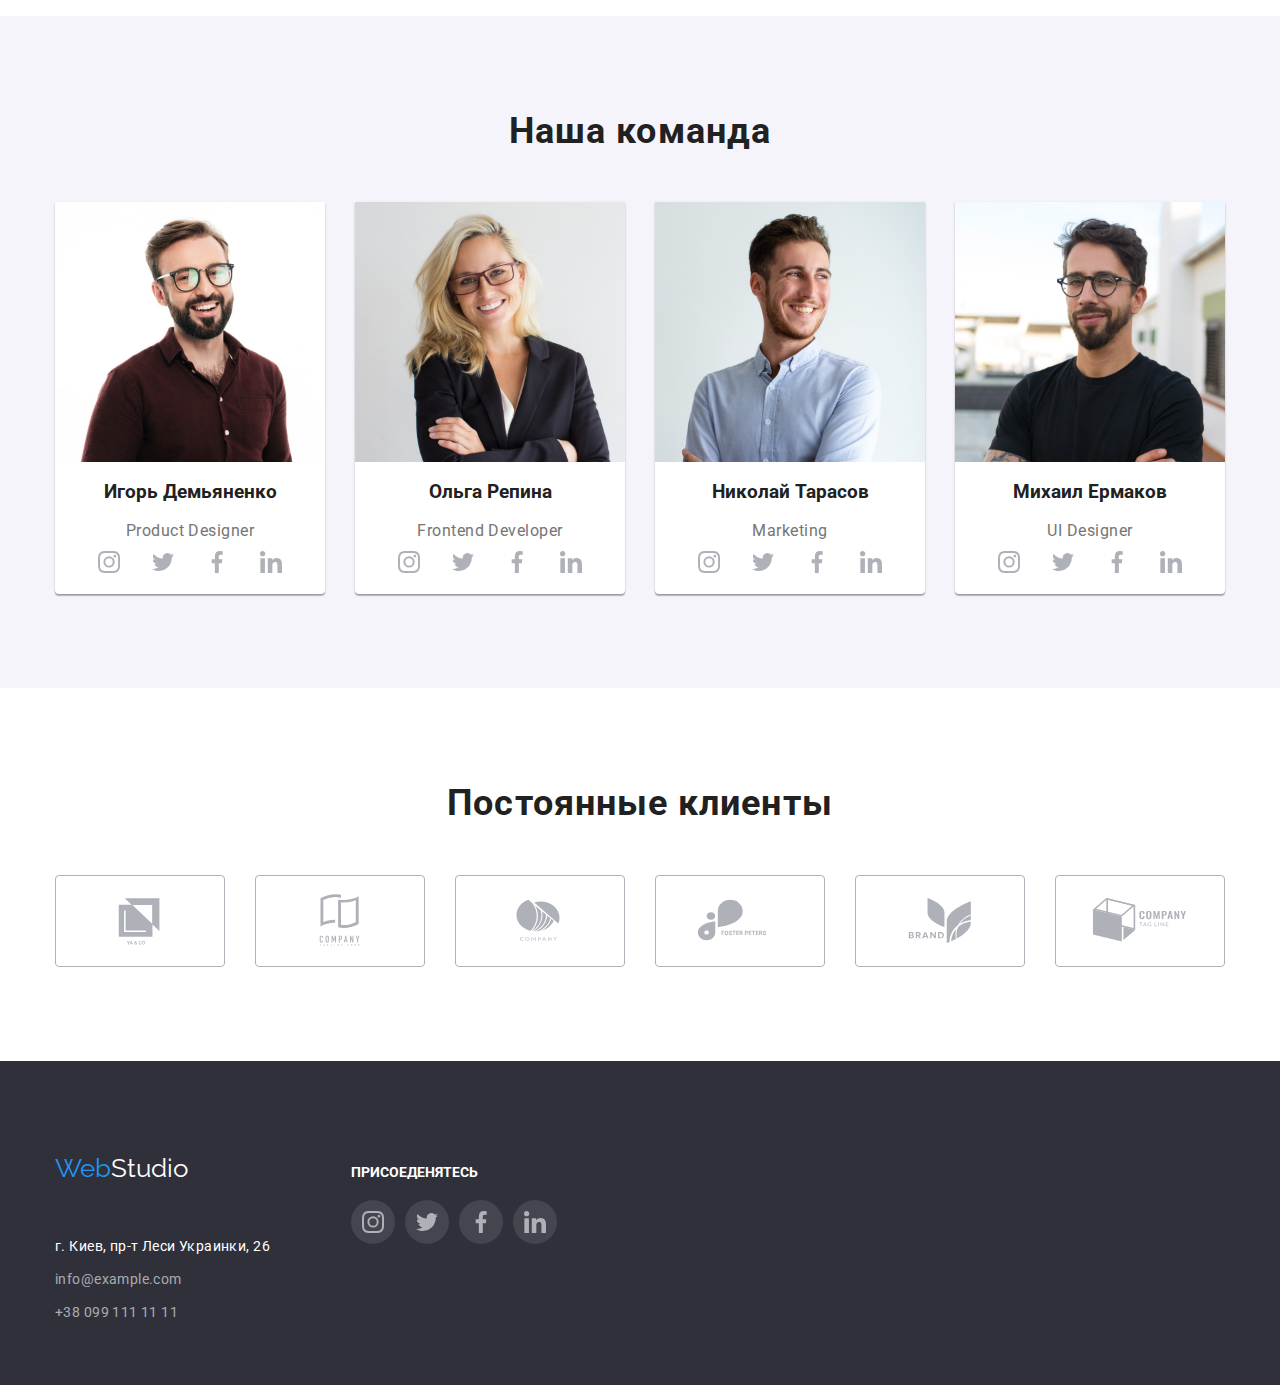
==== commit 16da0a72: "правил код" ====
--- a/index.html
+++ b/index.html
@@ -416,7 +416,7 @@
           </address>
         </div>
         <div class="footer-socials">
-          <strong class="footer-title">ПРИСОЕДИНЯЙТЕСЬ</strong>
+          <strong class="footer-title">Присоеденятесь</strong>
           <ul class="footer-socials-item">
             <li class="footer-socials-icon">
               <a href="#" class="footer-social-link">
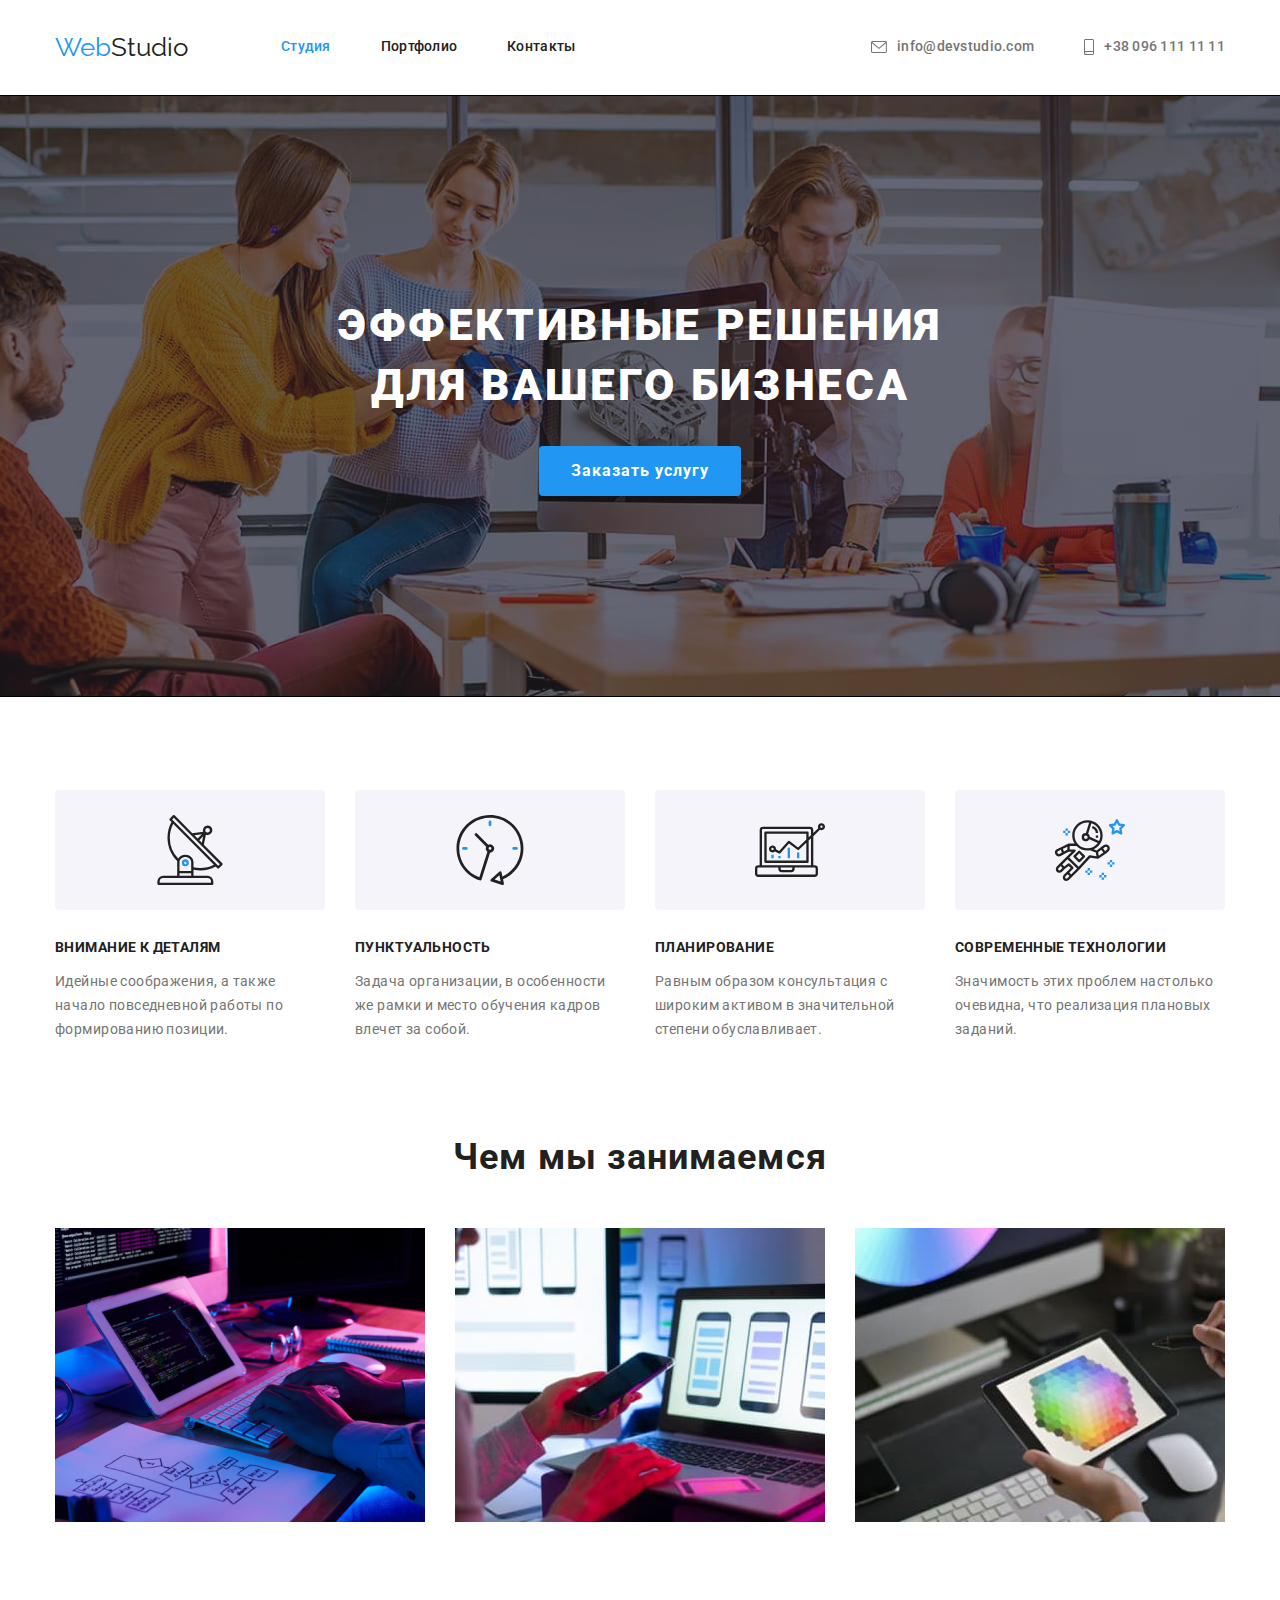
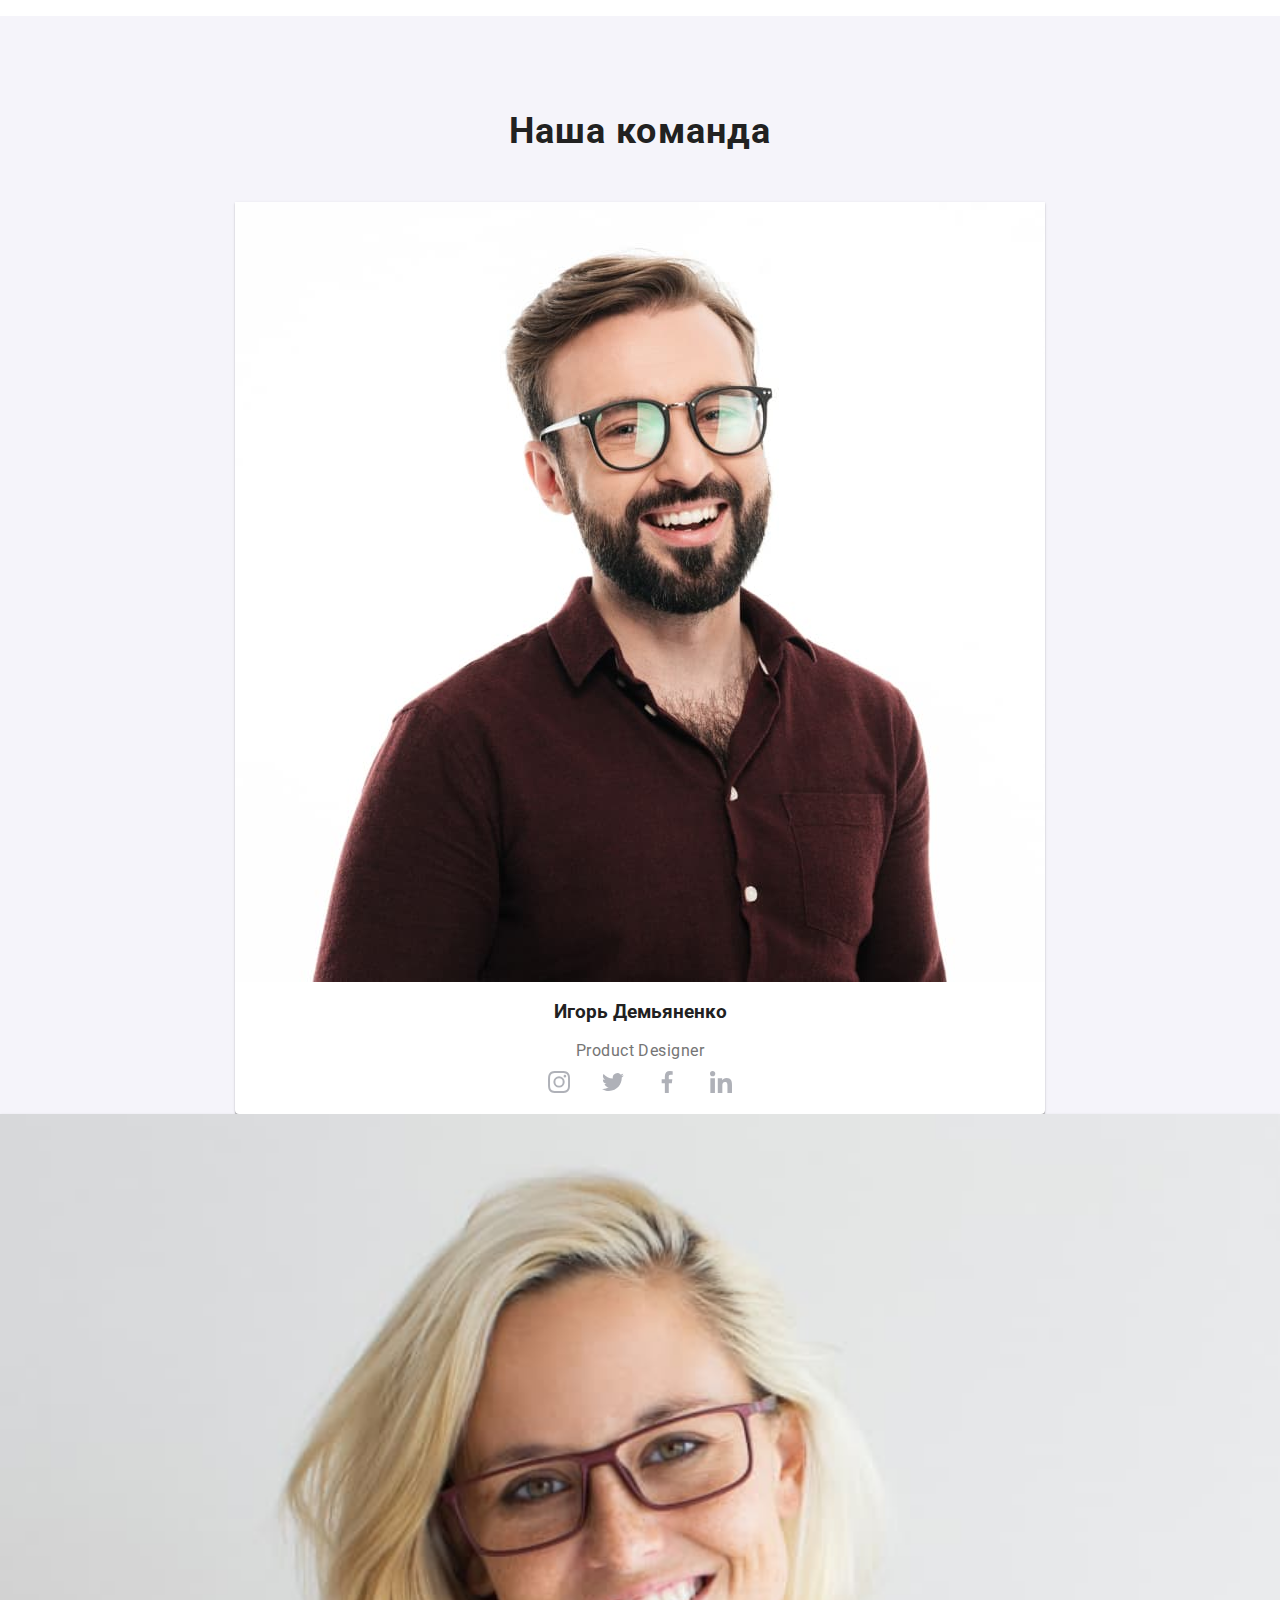
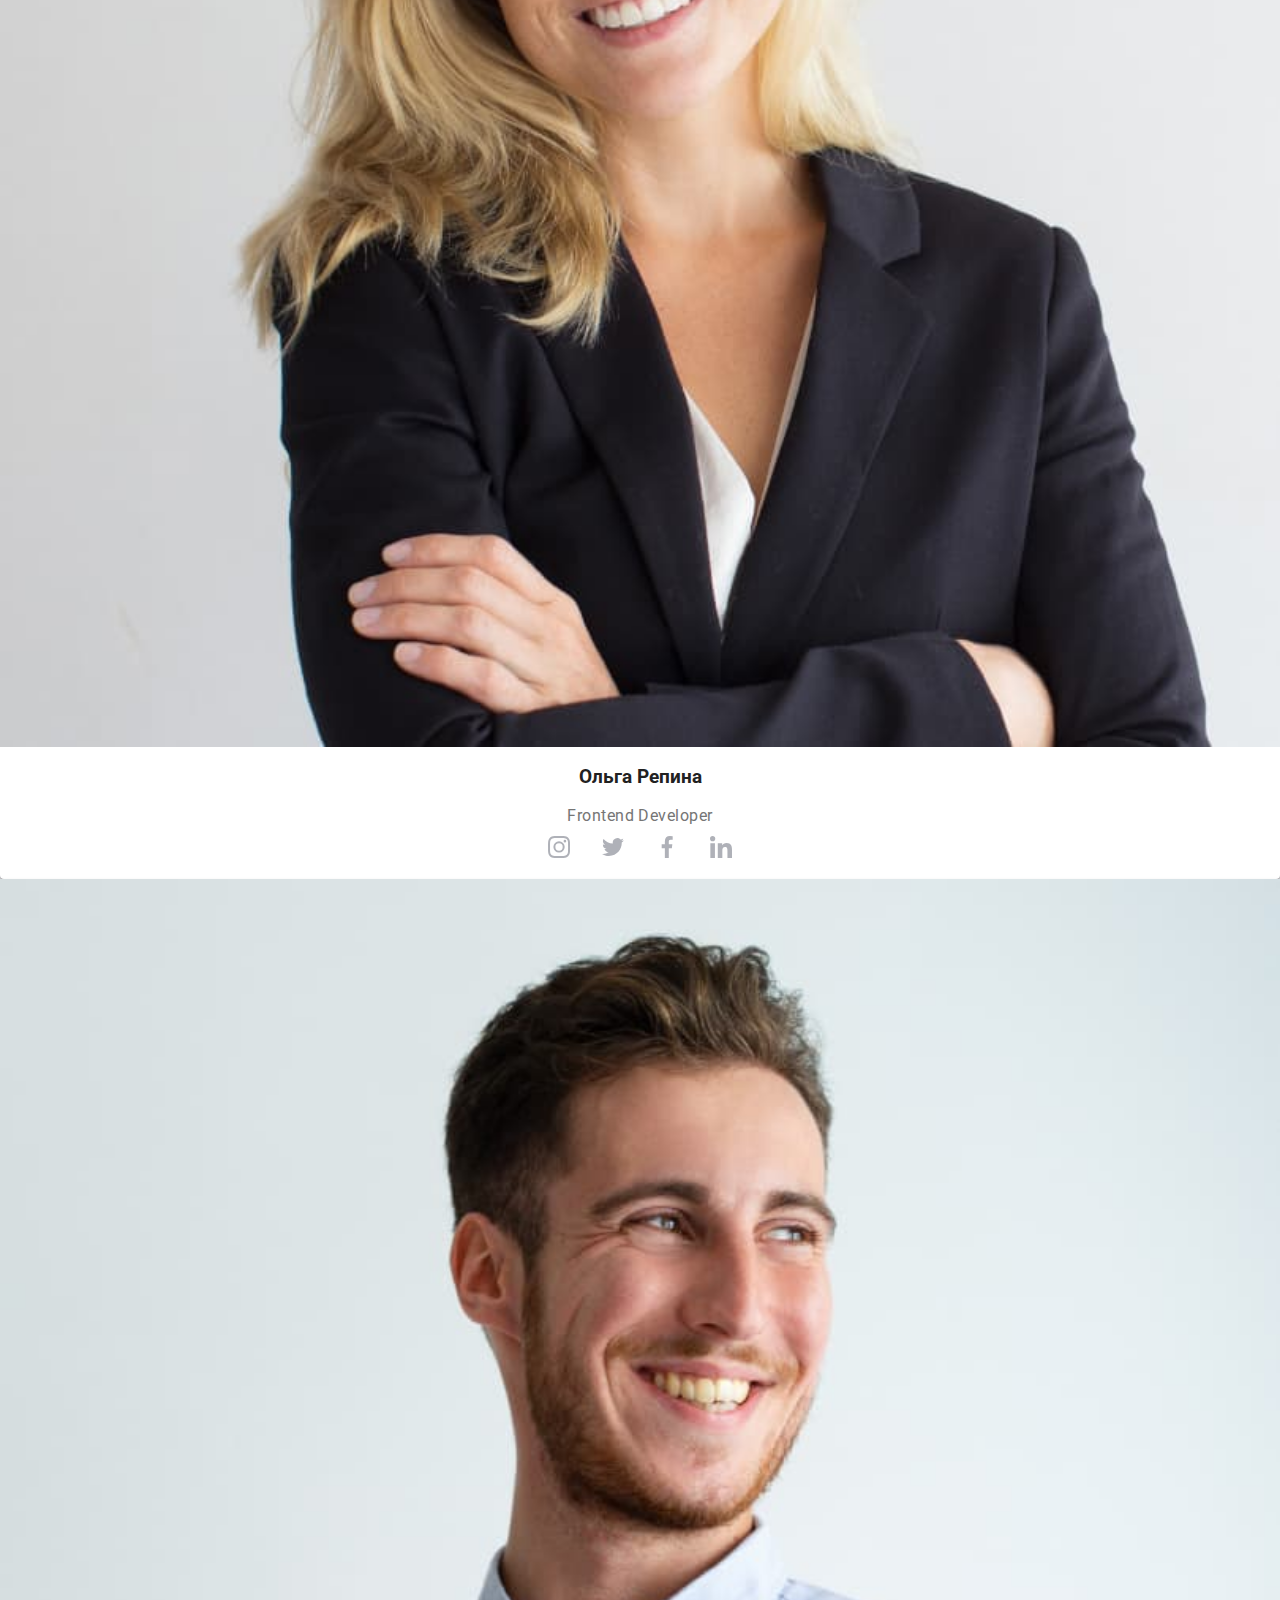
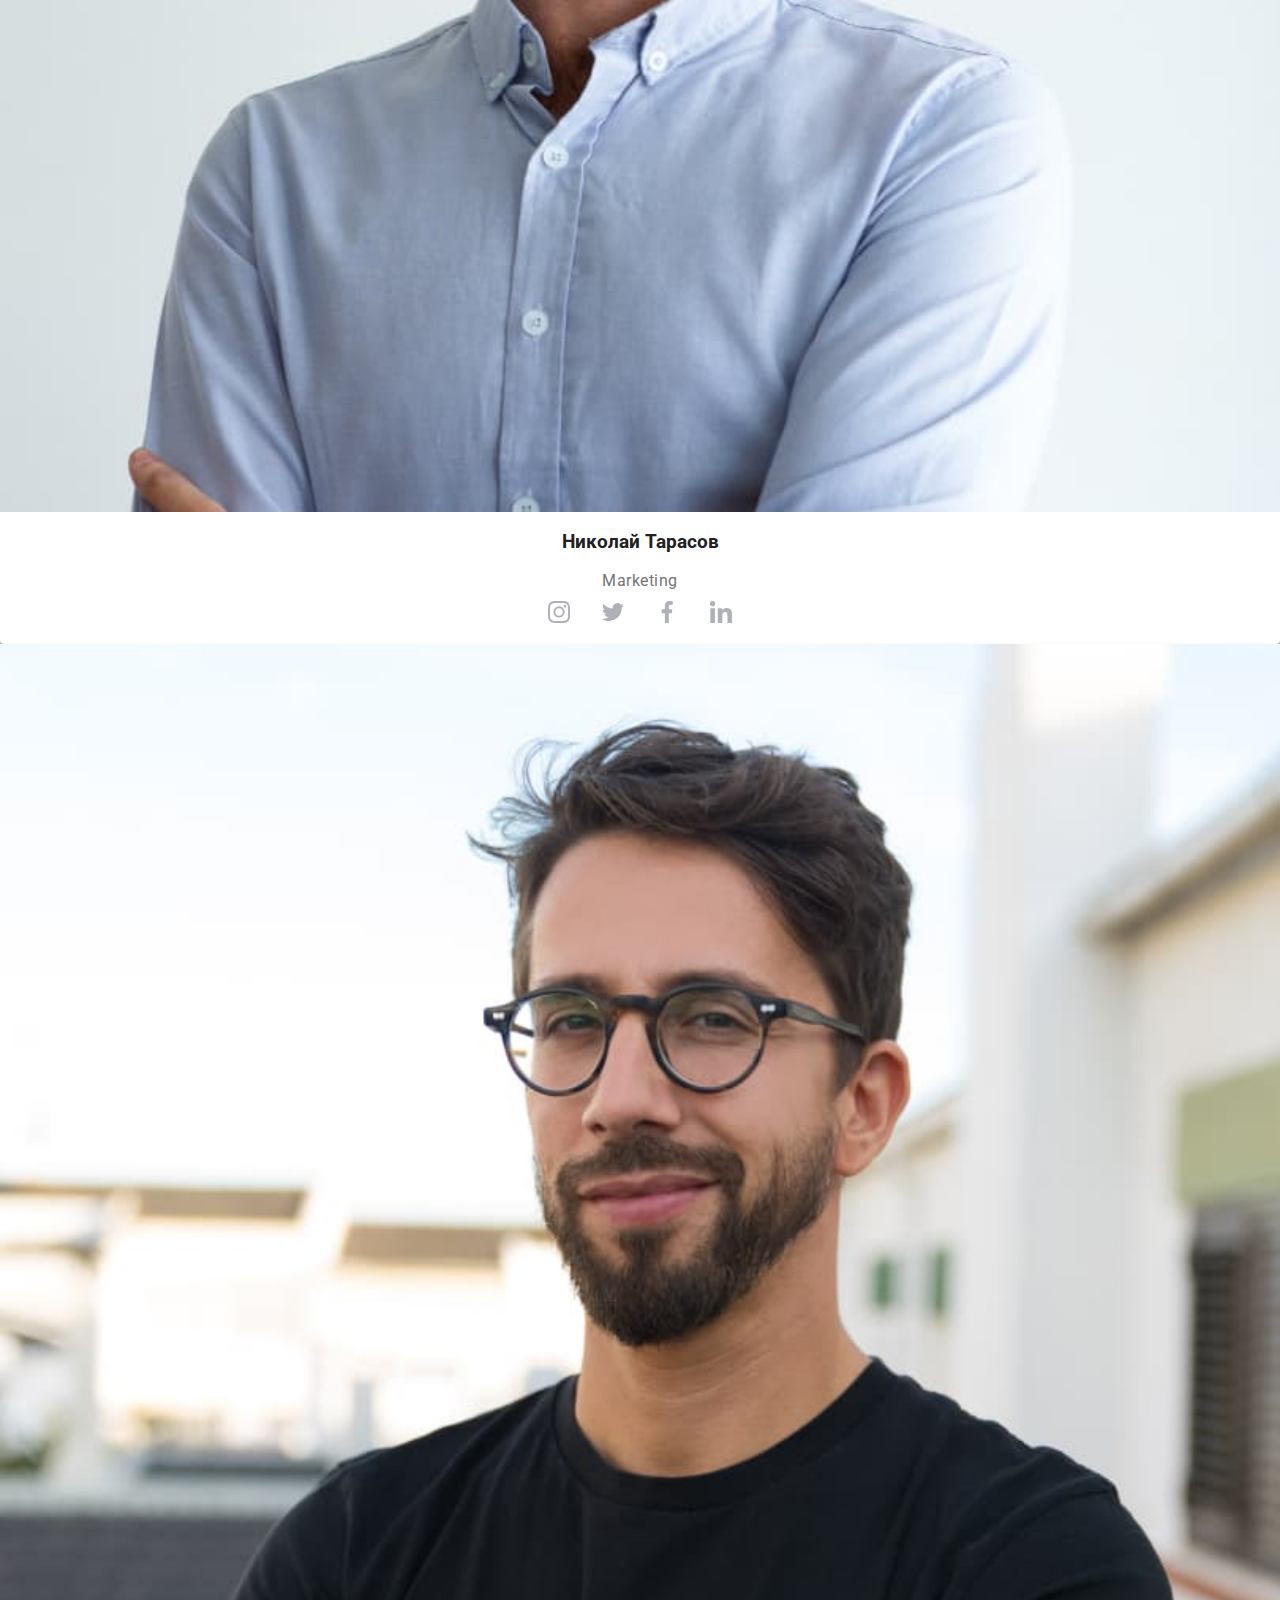
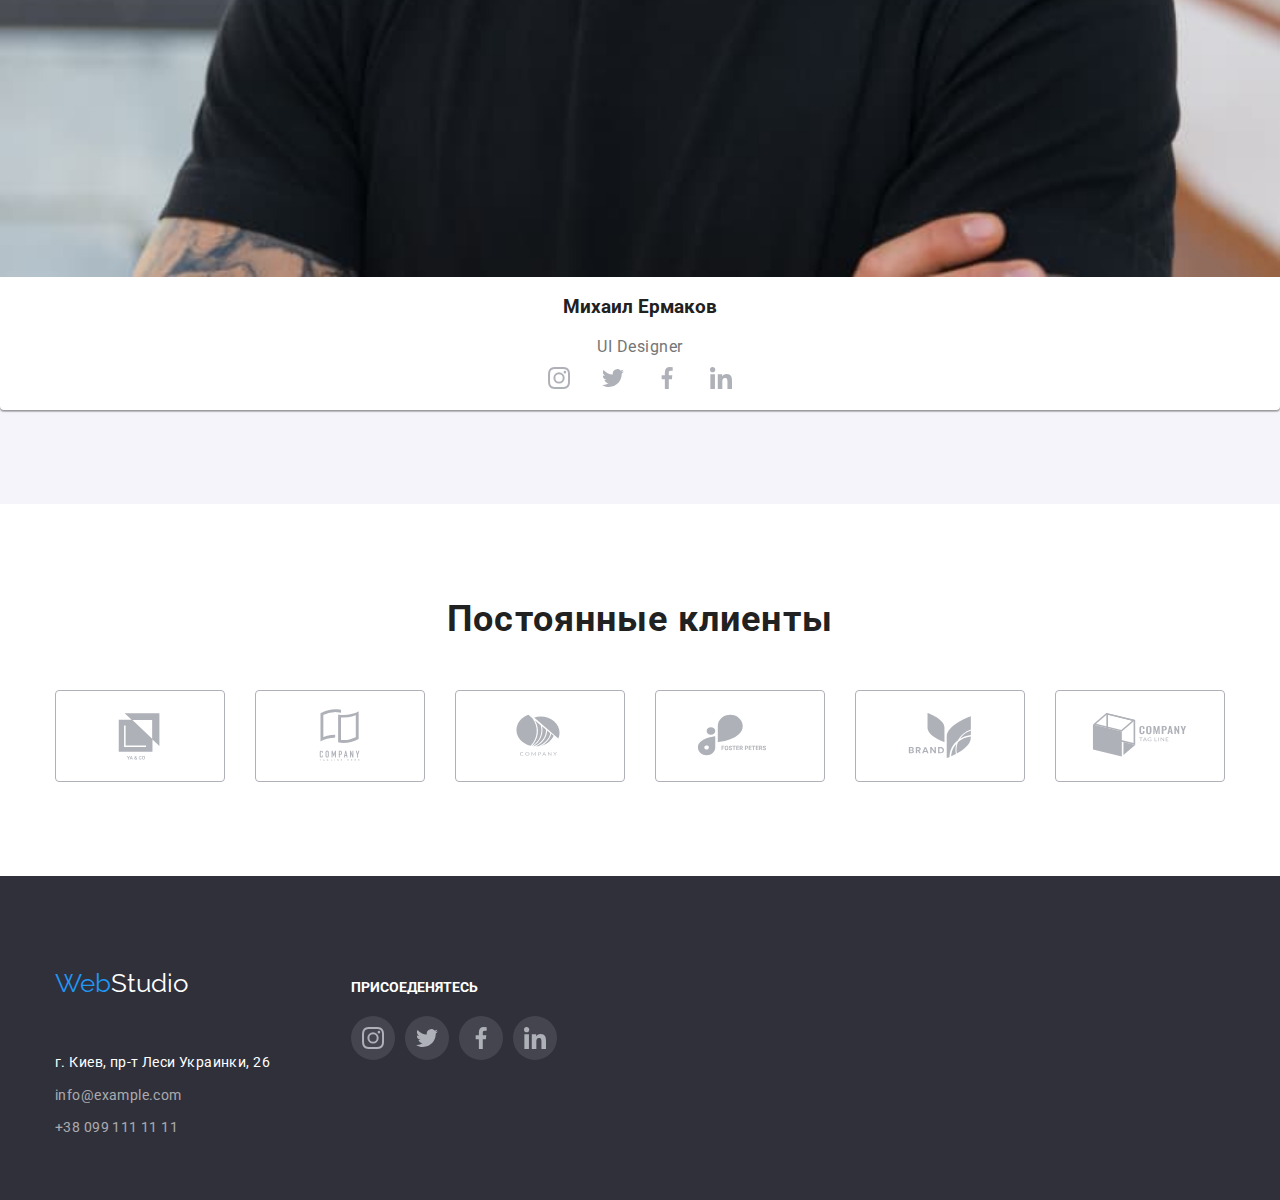
==== commit da79c886: "правил код" ====
--- a/index.html
+++ b/index.html
@@ -167,10 +167,10 @@
                 width="270"
               />
               <div class="team-info">
-                <div class="crew">
+               
                   <h3 class="team-name">Игорь Демьяненко</h3>
-                </div>
-                <div class="team-worker">
+               
+          
                   <p class="team-work">Product Designer</p>
                   <ul class="team-socials">
                     <li class="socials-icon">
@@ -208,10 +208,10 @@
             <li class="team-item">
               <img src="./images/photo2.jpg" alt="olha-repina" width="270" />
               <div class="team-info">
-                <div class="team-name">
+                
                   <h3 class="team-name">Ольга Репина</h3>
-                </div>
-                <div class="team-worker">
+                
+                
                   <p class="team-work">Frontend Developer</p>
                   <ul class="team-socials">
                     <li class="socials-icon">
@@ -253,10 +253,10 @@
                 width="270"
               />
               <div class="team-info">
-                <div class="team-name">
+                
                   <h3 class="team-name">Николай Тарасов</h3>
-                </div>
-                <div class="team-worker">
+                
+                
                   <p class="team-work">Marketing</p>
                   <ul class="team-socials">
                     <li class="socials-icon">
@@ -294,10 +294,10 @@
             <li class="team-item">
               <img src="./images/photo4.jpg" alt="mihail-ermakov" width="270" />
               <div class="team-info">
-                <div class="team-name">
+                
                   <h3 class="team-name">Михаил Ермаков</h3>
-                </div>
-                <div class="team-worker">
+                
+                
                   <p class="team-work">UI Designer</p>
                   <ul class="team-socials">
                     <li class="socials-icon">
@@ -330,7 +330,7 @@
                     </li>
                   </ul>
                 </div>
-              </div>
+              
             </li>
           </ul>
         </div>
--- a/css/styles.css
+++ b/css/styles.css
@@ -338,22 +338,23 @@
   color: var(--second-accent-text-color);
 }
 
-.ibuttons:hover,
-.ibuttons:focus {
+.ibutton:hover,
+.ibutton:focus {
   box-shadow: 0px 3px 1px rgba(0, 0, 0, 0.1), 0px 1px 2px rgba(0, 0, 0, 0.08),
     0px 2px 2px rgba(0, 0, 0, 0.12);
 }
 
-.portfolio-buttons-list .ibutton:not(:last-child) {
+.portfolio-buttons-list {
+  list-style: none;
+  display: flex;
+  justify-content: center;
+  margin: 0;
+  padding: 0;
+  margin-bottom: 50px;
+}
+
+.ibutton:not(:last-child) {
   margin-right: 8px;
-}
-.portfolio-buttons-list {
-  list-style: none;
-  display: flex;
-  justify-content: center;
-  margin: 0;
-  padding: 0;
-  margin-bottom: 50px;
 }
 
 .item-icon {
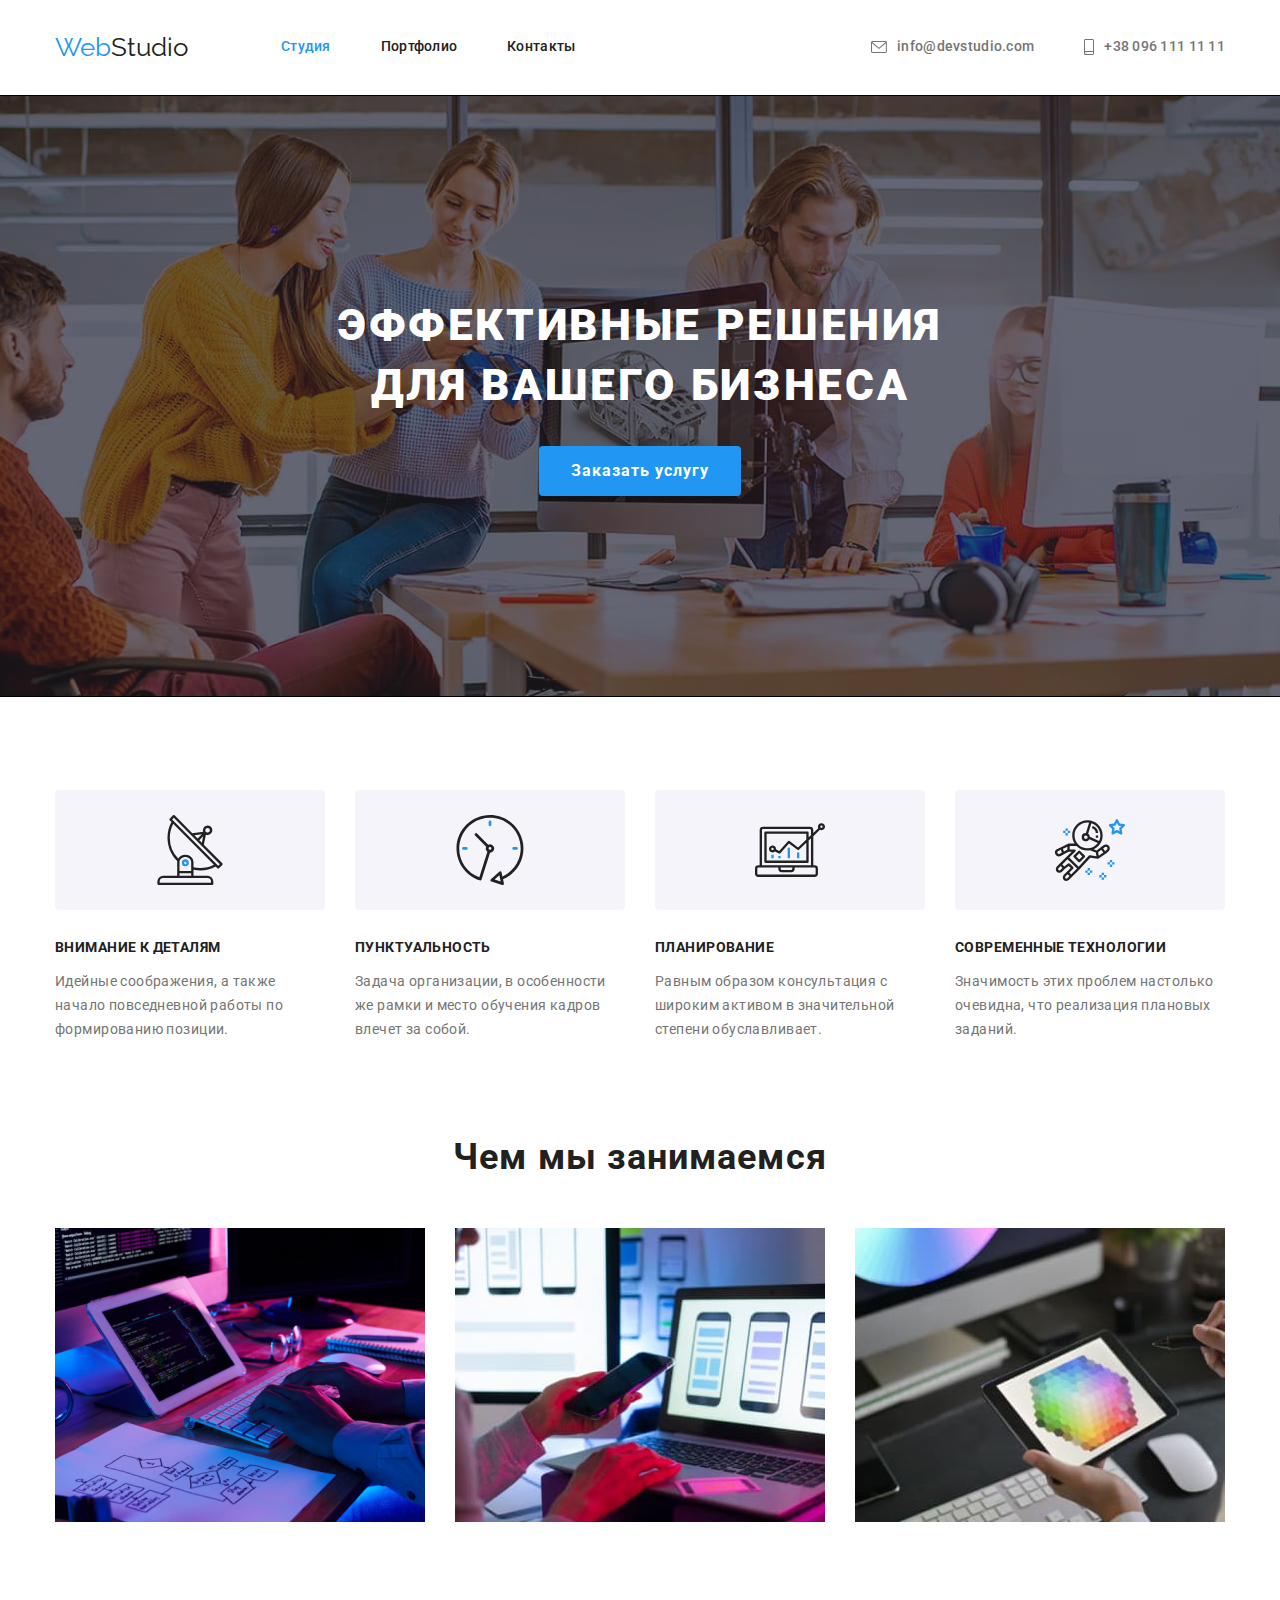
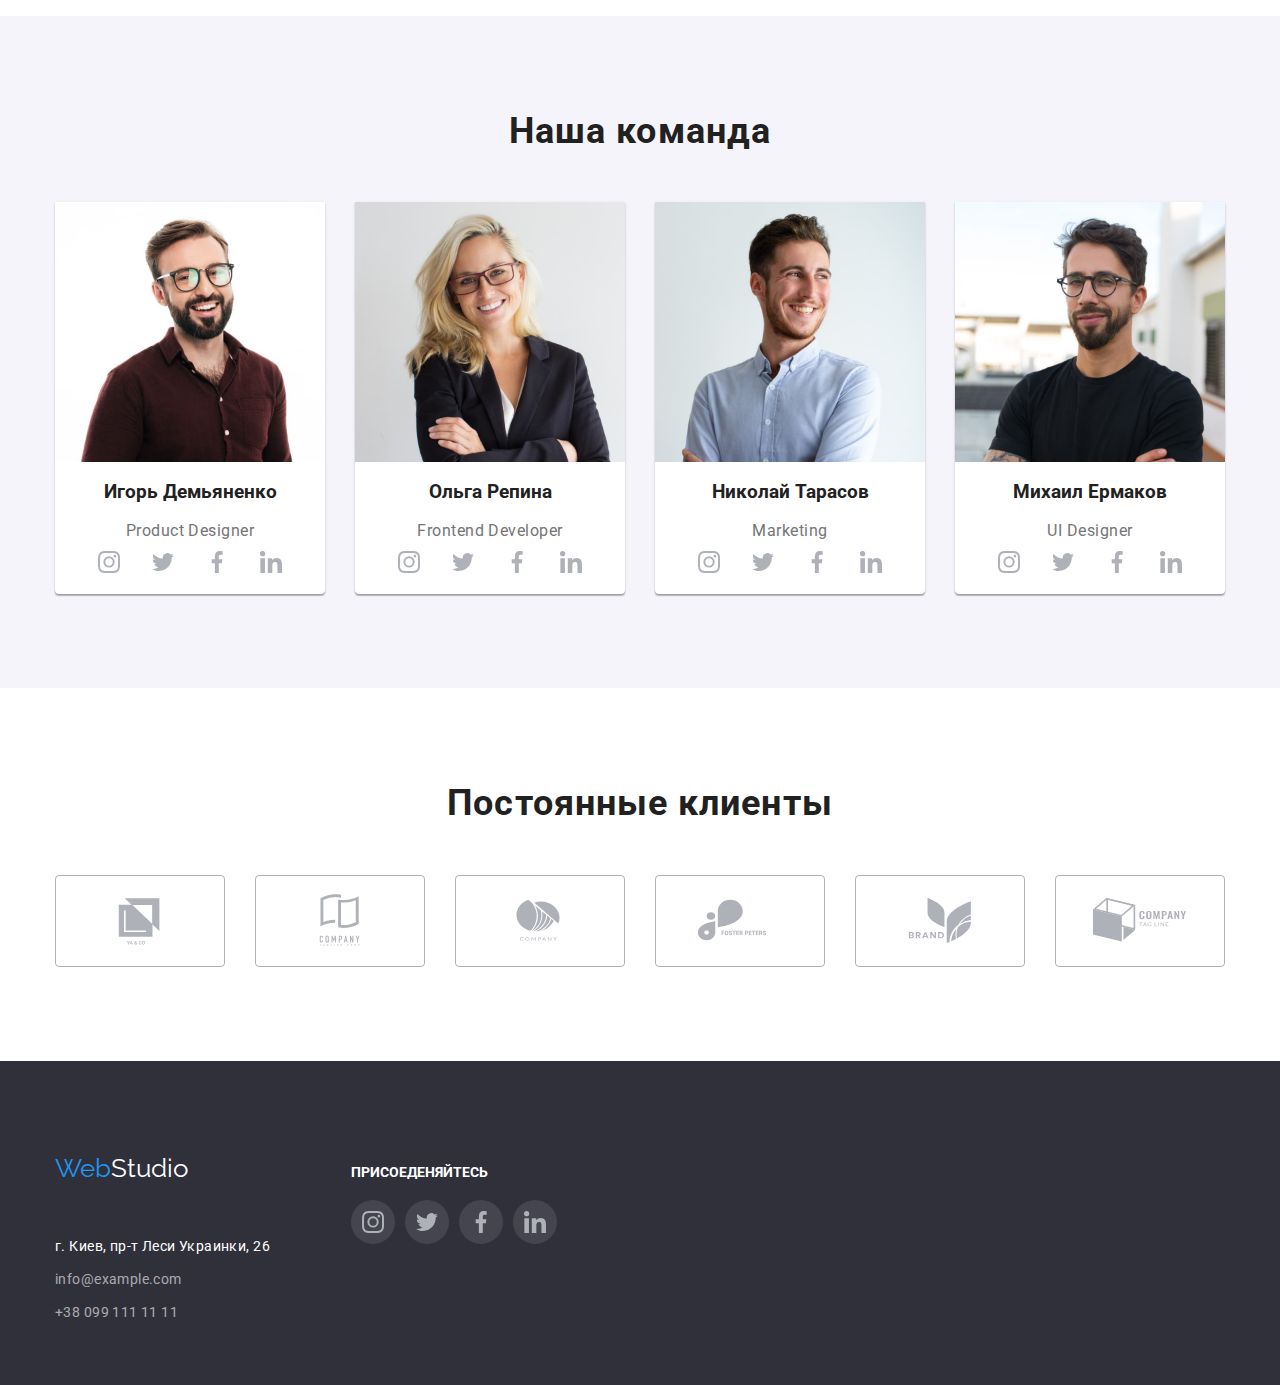
==== commit d8d98df8: "правил код" ====
--- a/index.html
+++ b/index.html
@@ -167,10 +167,10 @@
                 width="270"
               />
               <div class="team-info">
-               
+                <div class="crew">
                   <h3 class="team-name">Игорь Демьяненко</h3>
-               
-          
+                </div>
+                <div class="team-worker">
                   <p class="team-work">Product Designer</p>
                   <ul class="team-socials">
                     <li class="socials-icon">
@@ -208,10 +208,10 @@
             <li class="team-item">
               <img src="./images/photo2.jpg" alt="olha-repina" width="270" />
               <div class="team-info">
-                
+                <div class="team-name">
                   <h3 class="team-name">Ольга Репина</h3>
-                
-                
+                </div>
+                <div class="team-worker">
                   <p class="team-work">Frontend Developer</p>
                   <ul class="team-socials">
                     <li class="socials-icon">
@@ -253,10 +253,10 @@
                 width="270"
               />
               <div class="team-info">
-                
+                <div class="team-name">
                   <h3 class="team-name">Николай Тарасов</h3>
-                
-                
+                </div>
+                <div class="team-worker">
                   <p class="team-work">Marketing</p>
                   <ul class="team-socials">
                     <li class="socials-icon">
@@ -294,10 +294,10 @@
             <li class="team-item">
               <img src="./images/photo4.jpg" alt="mihail-ermakov" width="270" />
               <div class="team-info">
-                
+                <div class="team-name">
                   <h3 class="team-name">Михаил Ермаков</h3>
-                
-                
+                </div>
+                <div class="team-worker">
                   <p class="team-work">UI Designer</p>
                   <ul class="team-socials">
                     <li class="socials-icon">
@@ -330,7 +330,7 @@
                     </li>
                   </ul>
                 </div>
-              
+              </div>
             </li>
           </ul>
         </div>
@@ -416,7 +416,7 @@
           </address>
         </div>
         <div class="footer-socials">
-          <strong class="footer-title">Присоеденятесь</strong>
+          <strong class="footer-title">Присоеденяйтесь</strong>
           <ul class="footer-socials-item">
             <li class="footer-socials-icon">
               <a href="#" class="footer-social-link">
